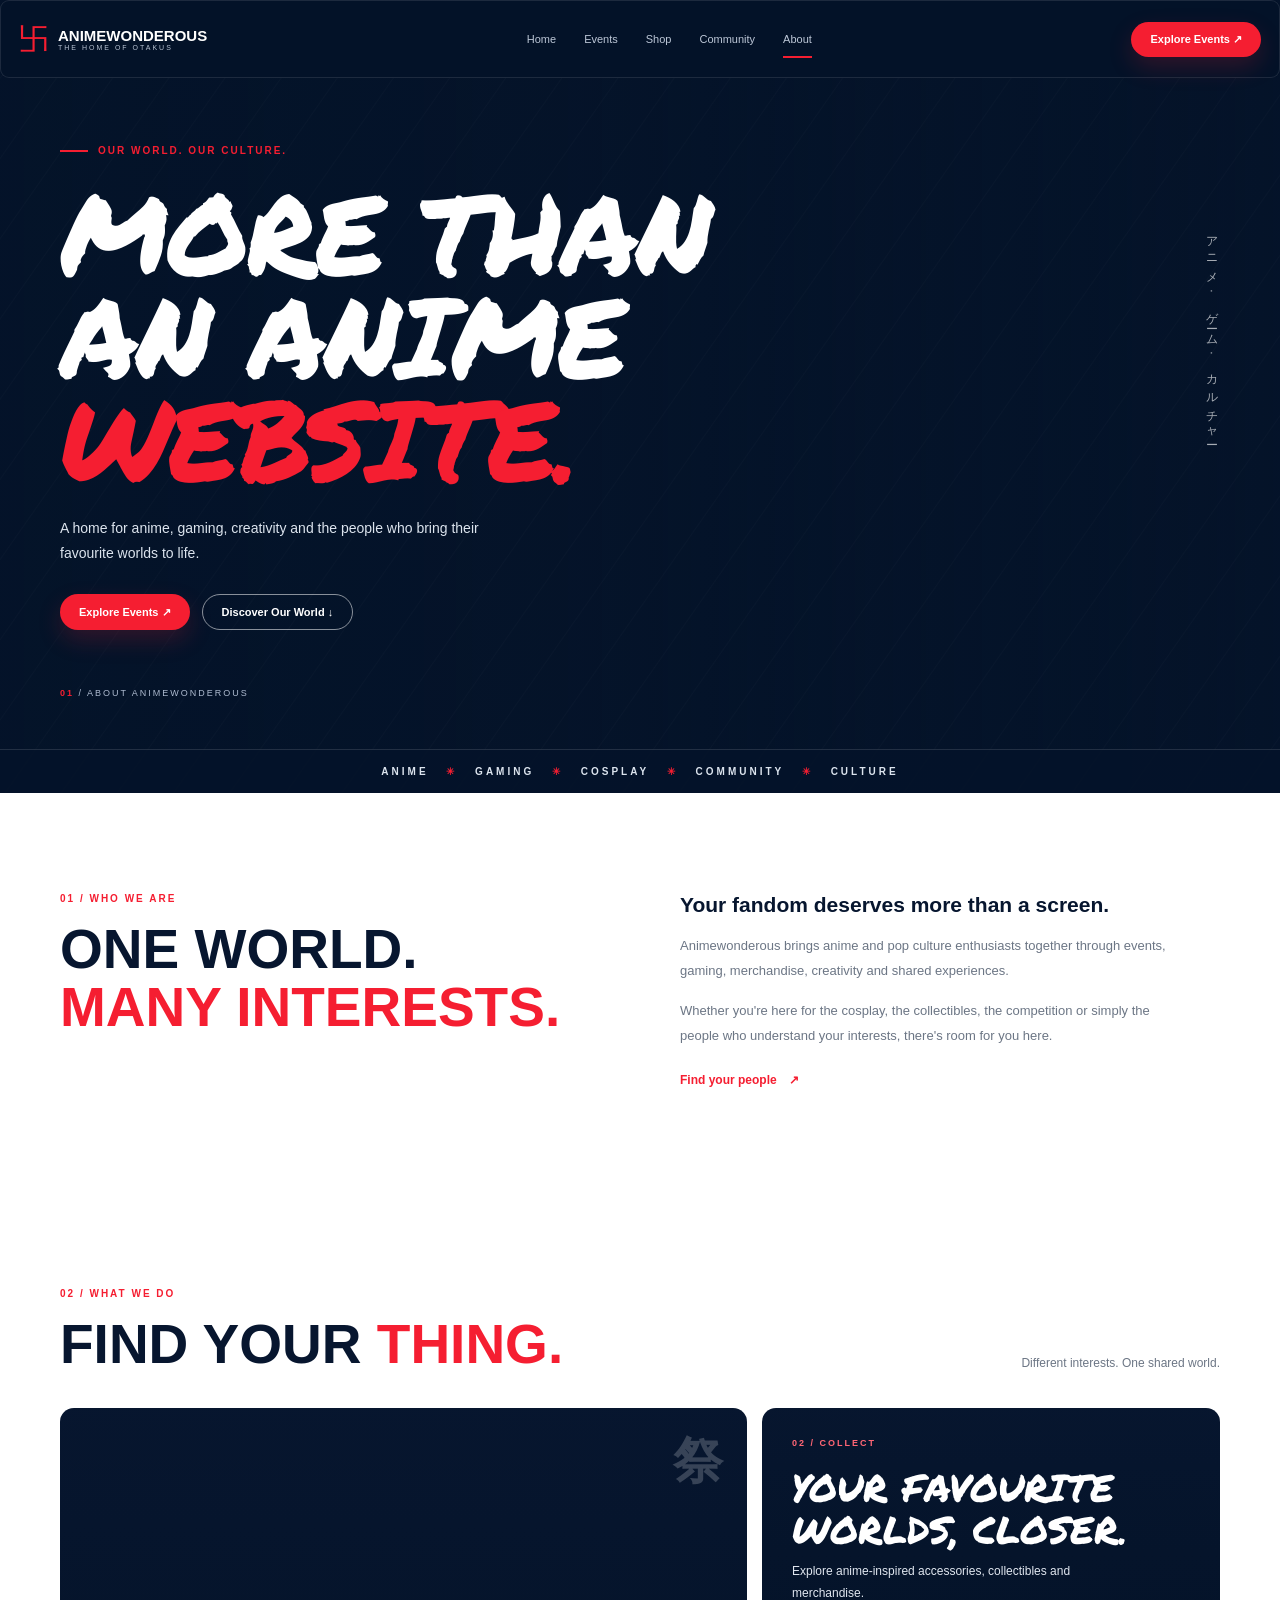
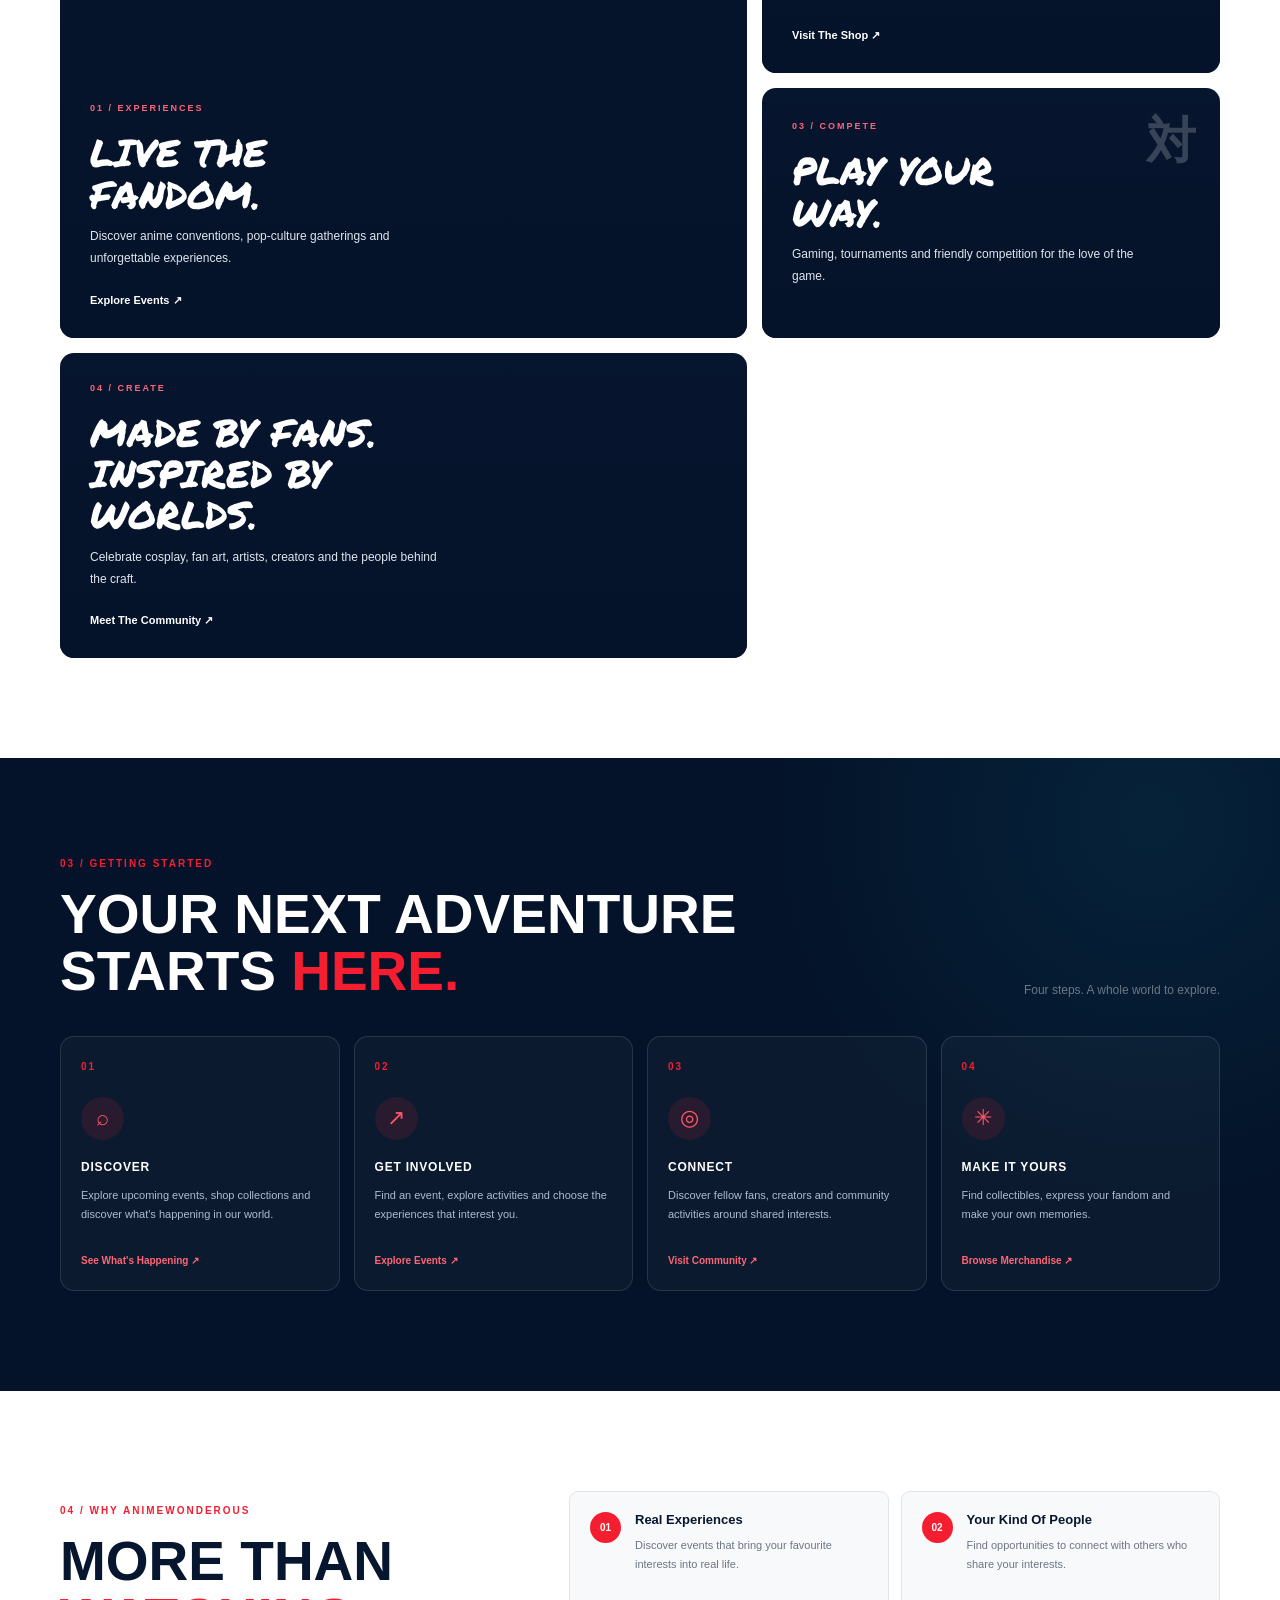
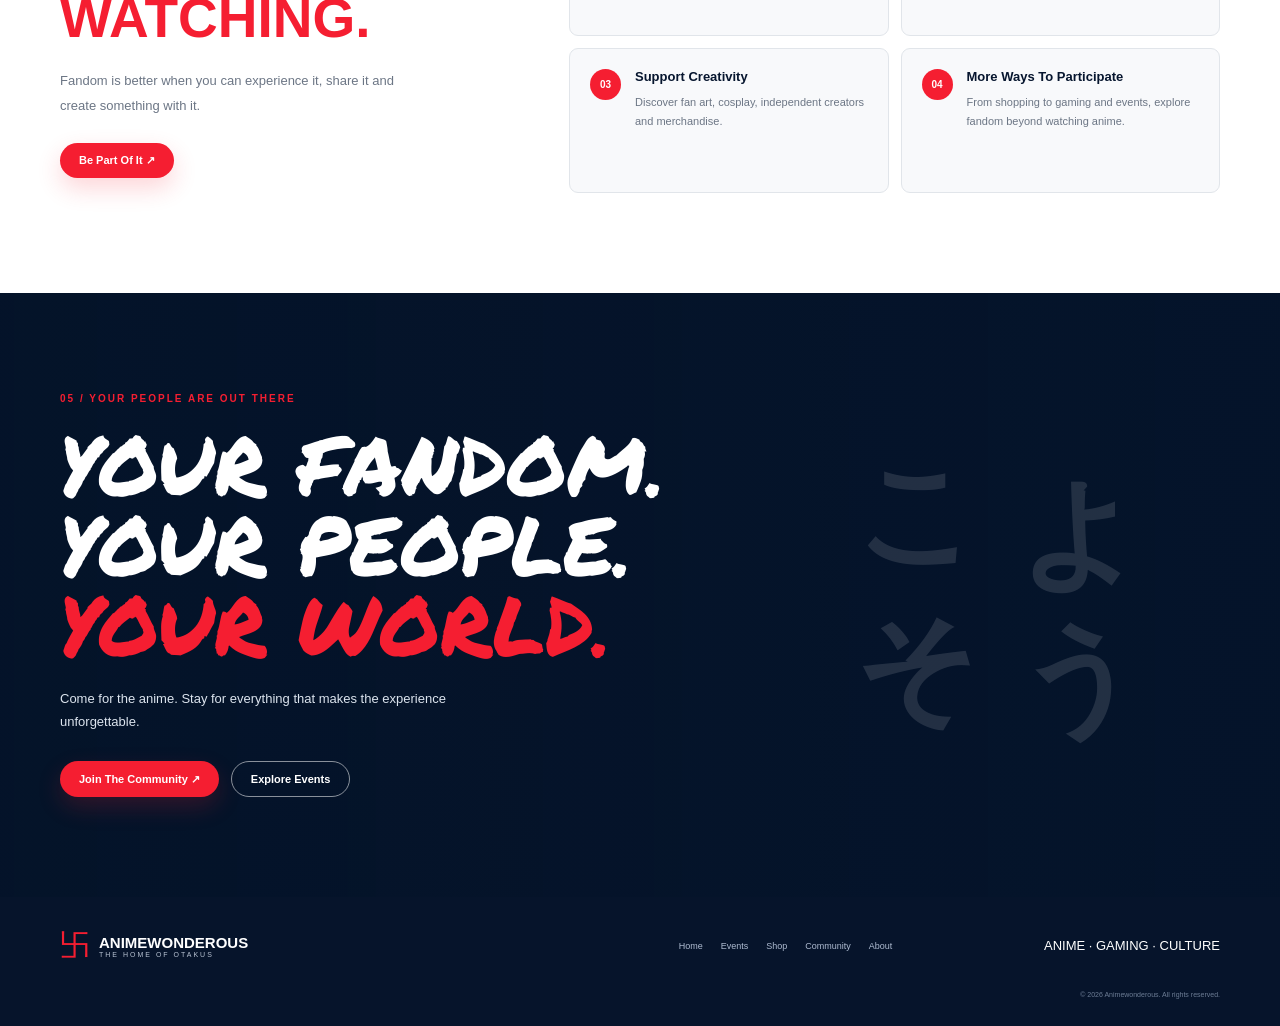
==== about.html @ e3d4183a "ninth comit" ====
<!DOCTYPE html>
<html lang="en">
<head>
    <meta charset="UTF-8">
    <meta name="viewport" content="width=device-width, initial-scale=1.0">

    <title>About Us — Animewonderous</title>

    <link rel="stylesheet" href="general.css">
    <link rel="stylesheet" href="CSS/about.css">
</head>

<body>

    <!-- HEADER -->
    <header class="header">
        <a class="brand" href="index.html">
            <span class="mark">卐</span>
            <span>
                <strong>ANIMEWONDEROUS</strong>
                <small>THE HOME OF OTAKUS</small>
            </span>
        </a>

        <nav class="nav" id="main-navigation">
            <a href="index.html">Home</a>
            <a href="event.html">Events</a>
            <a href="shop.html">Shop</a>
            <a href="community.html">Community</a>
            <a class="active" href="about.html">About</a>
        </nav>

        <div class="actions">
            <a class="btn red" href="event.html">Explore Events ↗</a>
        </div>

        <button
            class="menu"
            type="button"
            aria-label="Open navigation menu"
            aria-controls="main-navigation"
            aria-expanded="false"
            id="menu-button"
        >
            ☰
        </button>
    </header>


    <main>

        <!-- HERO -->
        <section class="about-hero">
            <div class="about-hero-bg"></div>

            <div class="about-hero-content inner">
                <p class="about-eyebrow">
                    <span></span> OUR WORLD. OUR CULTURE.
                </p>

                <h1>
                    MORE THAN<br>
                    AN ANIME<br>
                    <span>WEBSITE.</span>
                </h1>

                <p class="about-hero-description">
                    A home for anime, gaming, creativity and the people
                    who bring their favourite worlds to life.
                </p>

                <div class="about-hero-actions">
                    <a href="event.html" class="btn red">
                        Explore Events ↗
                    </a>

                    <a href="#our-world" class="btn outline">
                        Discover Our World ↓
                    </a>
                </div>

                <span class="hero-side-text">
                    アニメ · ゲーム · カルチャー
                </span>

                <div class="hero-index">
                    <span>01</span> / ABOUT ANIMEWONDEROUS
                </div>
            </div>

            <div class="hero-bottom-strip">
                ANIME <span>✳</span> GAMING <span>✳</span>
                COSPLAY <span>✳</span> COMMUNITY <span>✳</span>
                CULTURE
            </div>
        </section>


        <!-- INTRODUCTION -->
        <section class="about-intro section-light" id="our-world">
            <div class="inner intro-layout">

                <div class="intro-heading">
                    <p class="label">01 / WHO WE ARE</p>

                    <h2>
                        ONE WORLD.<br>
                        <span>MANY INTERESTS.</span>
                    </h2>
                </div>

                <div class="intro-copy">
                    <p class="intro-lead">
                        Your fandom deserves more than a screen.
                    </p>

                    <p>
                        Animewonderous brings anime and pop culture
                        enthusiasts together through events, gaming,
                        merchandise, creativity and shared experiences.
                    </p>

                    <p>
                        Whether you're here for the cosplay, the
                        collectibles, the competition or simply the
                        people who understand your interests, there's
                        room for you here.
                    </p>

                    <a href="community.html" class="text-link">
                        Find your people <span>↗</span>
                    </a>
                </div>

            </div>
        </section>


        <!-- BENTO GRID -->
        <section class="world-section section-light">
            <div class="inner">

                <div class="section-heading">
                    <div>
                        <p class="label">02 / WHAT WE DO</p>
                        <h2>FIND YOUR <span>THING.</span></h2>
                    </div>

                    <p class="section-note">
                        Different interests. One shared world.
                    </p>
                </div>

                <div class="world-bento">

                    <article class="world-card world-events">
                        <div class="world-card-content">
                            <span class="world-number">01 / EXPERIENCES</span>
                            <h3>LIVE THE<br>FANDOM.</h3>

                            <p>
                                Discover anime conventions, pop-culture
                                gatherings and unforgettable experiences.
                            </p>

                            <a href="event.html" class="world-link">
                                Explore Events ↗
                            </a>
                        </div>

                        <span class="world-symbol">祭</span>
                    </article>


                    <article class="world-card world-shop">
                        <div class="world-card-content">
                            <span class="world-number">02 / COLLECT</span>
                            <h3>YOUR FAVOURITE<br>WORLDS, CLOSER.</h3>

                            <p>
                                Explore anime-inspired accessories,
                                collectibles and merchandise.
                            </p>

                            <a href="shop.html" class="world-link">
                                Visit The Shop ↗
                            </a>
                        </div>
                    </article>


                    <article class="world-card world-gaming">
                        <div class="world-card-content">
                            <span class="world-number">03 / COMPETE</span>
                            <h3>PLAY YOUR<br>WAY.</h3>

                            <p>
                                Gaming, tournaments and friendly
                                competition for the love of the game.
                            </p>
                        </div>

                        <span class="world-symbol">対</span>
                    </article>


                    <article class="world-card world-creative">
                        <div class="world-card-content">
                            <span class="world-number">04 / CREATE</span>
                            <h3>MADE BY FANS.<br>INSPIRED BY WORLDS.</h3>

                            <p>
                                Celebrate cosplay, fan art, artists,
                                creators and the people behind the craft.
                            </p>

                            <a href="community.html" class="world-link">
                                Meet The Community ↗
                            </a>
                        </div>
                    </article>

                </div>
            </div>
        </section>


        <!-- HOW IT WORKS -->
        <section class="how-section">
            <div class="inner">

                <div class="section-heading how-heading">
                    <div>
                        <p class="label">03 / GETTING STARTED</p>
                        <h2>YOUR NEXT ADVENTURE<br>STARTS <span>HERE.</span></h2>
                    </div>

                    <p class="section-note">
                        Four steps. A whole world to explore.
                    </p>
                </div>


                <div class="steps-grid">

                    <article class="step-card">
                        <span class="step-number">01</span>
                        <span class="step-icon">⌕</span>

                        <h3>DISCOVER</h3>

                        <p>
                            Explore upcoming events, shop collections
                            and discover what's happening in our world.
                        </p>

                        <a href="event.html">See What's Happening ↗</a>
                    </article>


                    <article class="step-card">
                        <span class="step-number">02</span>
                        <span class="step-icon">↗</span>

                        <h3>GET INVOLVED</h3>

                        <p>
                            Find an event, explore activities and
                            choose the experiences that interest you.
                        </p>

                        <a href="event.html">Explore Events ↗</a>
                    </article>


                    <article class="step-card">
                        <span class="step-number">03</span>
                        <span class="step-icon">◎</span>

                        <h3>CONNECT</h3>

                        <p>
                            Discover fellow fans, creators and
                            community activities around shared interests.
                        </p>

                        <a href="community.html">Visit Community ↗</a>
                    </article>


                    <article class="step-card">
                        <span class="step-number">04</span>
                        <span class="step-icon">✳</span>

                        <h3>MAKE IT YOURS</h3>

                        <p>
                            Find collectibles, express your fandom
                            and make your own memories.
                        </p>

                        <a href="shop.html">Browse Merchandise ↗</a>
                    </article>

                </div>
            </div>
        </section>


        <!-- BENEFITS -->
        <section class="benefits-section section-light">
            <div class="inner benefits-layout">

                <div class="benefits-intro">
                    <p class="label">04 / WHY ANIMEWONDEROUS</p>

                    <h2>
                        MORE THAN<br>
                        <span>WATCHING.</span>
                    </h2>

                    <p>
                        Fandom is better when you can experience it,
                        share it and create something with it.
                    </p>

                    <a href="community.html" class="btn red">
                        Be Part Of It ↗
                    </a>
                </div>


                <div class="benefit-grid">

                    <article class="benefit-card">
                        <span>01</span>
                        <div>
                            <h3>Real Experiences</h3>
                            <p>
                                Discover events that bring your
                                favourite interests into real life.
                            </p>
                        </div>
                    </article>

                    <article class="benefit-card">
                        <span>02</span>
                        <div>
                            <h3>Your Kind Of People</h3>
                            <p>
                                Find opportunities to connect with
                                others who share your interests.
                            </p>
                        </div>
                    </article>

                    <article class="benefit-card">
                        <span>03</span>
                        <div>
                            <h3>Support Creativity</h3>
                            <p>
                                Discover fan art, cosplay, independent
                                creators and merchandise.
                            </p>
                        </div>
                    </article>

                    <article class="benefit-card">
                        <span>04</span>
                        <div>
                            <h3>More Ways To Participate</h3>
                            <p>
                                From shopping to gaming and events,
                                explore fandom beyond watching anime.
                            </p>
                        </div>
                    </article>

                </div>
            </div>
        </section>


        <!-- COMMUNITY CTA -->
        <section class="about-cta">
            <div class="about-cta-bg"></div>

            <div class="inner about-cta-content">
                <p class="label">05 / YOUR PEOPLE ARE OUT THERE</p>

                <h2>
                    YOUR FANDOM.<br>
                    YOUR PEOPLE.<br>
                    <span>YOUR WORLD.</span>
                </h2>

                <p>
                    Come for the anime. Stay for everything
                    that makes the experience unforgettable.
                </p>

                <div class="about-cta-actions">
                    <a href="community.html" class="btn red">
                        Join The Community ↗
                    </a>

                    <a href="event.html" class="btn outline">
                        Explore Events
                    </a>
                </div>

                <span class="cta-japanese">ようこそ</span>
            </div>
        </section>

    </main>


    <!-- FOOTER -->
    <footer class="footer">
        <div class="footer-grid">

            <a class="brand" href="index.html">
                <span class="mark">卐</span>
                <span>
                    <strong>ANIMEWONDEROUS</strong>
                    <small>THE HOME OF OTAKUS</small>
                </span>
            </a>

            <div class="links">
                <a href="index.html">Home</a>
                <a href="event.html">Events</a>
                <a href="shop.html">Shop</a>
                <a href="community.html">Community</a>
                <a href="about.html">About</a>
            </div>

            <div class="social">ANIME · GAMING · CULTURE</div>

            <small class="copyright">
                © 2026 Animewonderous. All rights reserved.
            </small>

        </div>
    </footer>


    <script>
        const menuButton = document.getElementById("menu-button");
        const navigation = document.getElementById("main-navigation");

        if (menuButton && navigation) {
            menuButton.addEventListener("click", () => {
                const isOpen = navigation.classList.toggle("show");

                menuButton.classList.toggle("active", isOpen);
                menuButton.setAttribute("aria-expanded", String(isOpen));
                menuButton.setAttribute(
                    "aria-label",
                    isOpen ? "Close navigation menu" : "Open navigation menu"
                );
            });

            navigation.querySelectorAll("a").forEach(link => {
                link.addEventListener("click", () => {
                    navigation.classList.remove("show");
                    menuButton.classList.remove("active");
                    menuButton.setAttribute("aria-expanded", "false");
                    menuButton.setAttribute("aria-label", "Open navigation menu");
                });
            });
        }
    </script>

</body>
</html>
---- general.css ----
/* =========================================================
   1. DESIGN TOKENS 
========================================================= */

@font-face {
    font-family: "PermanentMarker";
    src: url("ASSETS/PermanentMarker-Regular.ttf") format("truetype");
    font-weight: 400;
    font-style: normal;
    font-display: swap;
}

:root {
    /* Brand colors */
    --color-navy: #07162f;
    --color-navy-dark: #041329;
    --color-navy-light: #081a37;

    --color-red: #f51e31;
    --color-red-light: #ff3344;
    --color-red-dark: #c91427;

    /* Accent colors */
    --accent-cyan: #19d9ff;
    --accent-gold: #f4c64e;

    /* Neutrals */
    --color-white: #ffffff;
    --color-black: #000000;
    --color-ink: #0b1729;

    --color-muted: #6c7685;
    --color-muted-light: #8993a0;

    --color-border: #e1e5ea;
    --color-border-light: #e2e6eb;

    --color-light: #f3f5f8;
    --color-light-alt: #f5f6f8;

    /* Light text on dark backgrounds */
    --text-light: #d7e1ef;
    --text-white-muted: #dce4ee;
    --text-dark-muted: #aebbd0;

    /* Layout */
    --container-width: 1160px;
    --container-gap: 48px;

    /* Radius */
    --radius-sm: 8px;
    --radius-md: 9px;
    --radius-lg: 14px;
    --radius-xl: 17px;
    --radius-pill: 999px;

    /* Shadows */
    --shadow-red: 0 10px 24px rgb(245 30 49 / 19%);
    --shadow-card: 0 12px 30px rgb(0 0 0 / 40%);

    /* Transitions */
    --transition-fast: 0.2s ease;
}

/* =========================================================
   2. RESET / BASE
========================================================= */

* {
    box-sizing: border-box;
    margin: 0;
    padding: 0;
}

html {
    scroll-behavior: smooth;
}

body {
    min-height: 100vh;
    overflow-x: hidden;

    background: var(--color-white);
    color: var(--color-ink);

    font-family: Arial, Helvetica, sans-serif;
}

a {
    color: inherit;
    text-decoration: none;
}

button {
    border: 0;
    background: none;
    color: inherit;
    font: inherit;
    cursor: pointer;
}

img {
    width: 100%;
    height: 100%;
    object-fit: cover;
}


/* =========================================================
   3. SHARED LAYOUT
========================================================= */

.inner {
    width: min(
        var(--container-width),
        calc(100% - var(--container-gap))
    );

    margin-inline: auto;
}

section.light {
    background: var(--color-white);
}

.label {
    margin-bottom: 12px;

    color: var(--color-red);

    font-size: 9px;
    font-weight: 800;
    letter-spacing: 1.6px;
}


/* =========================================================
   4. TYPOGRAPHY
========================================================= */

h2 {
    color: var(--color-navy);

    font-family:
        "Arial Narrow",
        Impact,
        Haettenschweiler,
        sans-serif;

    font-size: 44px;
    line-height: 1;
}

.muted {
    color: var(--color-muted);

    font-size: 12px;
    line-height: 1.65;
}


/* =========================================================
   5. HEADER
========================================================= */

.header {
    position: fixed;
    z-index: 20;
    display: flex;
    align-items: center;
    gap: 28px;
    width: 100%;
    padding: 9px 18px;
    border: 1px solid rgb(255 255 255 / 10%);
    border-radius: var(--radius-md);
    background: rgb(4 19 41 / 94%);
    backdrop-filter: blur(15px);
    color: var(--color-white);
}

.brand {
    display: flex;
    align-items: center;
    gap: 9px;
    min-width: max-content;
}

.mark {
    color: var(--color-red);
    font-size: 30px;
}

.brand strong {
    display: block;

    font-family:
        "Arial Narrow",
        Impact,
        Haettenschweiler,
        sans-serif;

    font-size: 15px;
}

.brand small {
    display: block;

    color: #b9c4d4;

    font-size: 7px;
    letter-spacing: 2px;
}

.nav {
    display: flex;
    gap: 28px;
    margin: auto;
}

.nav a {
    position: relative;

    padding: 23px 0;

    color: #bdc8d8;

    font-size: 11px;
}

.nav a.active::after {
    content: "";

    position: absolute;
    right: 0;
    bottom: 10px;
    left: 0;

    height: 2px;

    background: var(--color-red);
}

.actions {
    display: flex;
    align-items: center;
    gap: 12px;
}

.icon {
    color: var(--color-white);
}

/* =========================================
   MOBILE NAVIGATION DROPDOWN
========================================= */

.menu {
    display: none;
    border: 0;
    margin-left: auto;
    background: transparent;
    color: var(--color-light);
    cursor: pointer;
    padding: 0.50rem;
    line-height: 1;
}

.menu svg{
    height: 40px;
    width: 40px;
}

.menu .icon-close {
  display: none;
}

.menu.active .icon-hamburger {
  display: none;
}

.menu.active .icon-close {
  display: block;
}

/* =========================================================
   6. BUTTONS
========================================================= */

.btn {
    display: inline-flex;
    align-items: center;
    gap: 9px;
    padding: 11px 19px;
    border-radius: var(--radius-pill);
    font-size: 11px;
    font-weight: 800;
    transition: all var(--transition-fast);
}

.btn:hover {
    transform: translateY(-2px);
}

.btn.red {
    background: var(--color-red);
    color: var(--color-white);

    box-shadow: var(--shadow-red);
}

.btn.red:hover {
    background: var(--color-red-light);
}

.btn.outline {
    border: 1px solid rgb(255 255 255 / 53%);
    color: var(--color-white);
}

.btn.outline:hover {
    background: var(--color-white);
    color: var(--color-navy);
}
/* =========================================================
    HERO
========================================================= */

.hero {
    max-height: 300px;
    display: flex;
    align-items: center;
    position: relative;
    background-size: cover;
    background-position: center;
    background-attachment: fixed;
    overflow: hidden;
}

.hero h1{
    font-family: "PermanentMarker", cursive;
    color: var(--color-white);
}
/* =========================================================
   15. FOOTER
========================================================= */

.footer {
    padding: 28px 0;

    background: #06142b;
    color: var(--color-white);
}

.footer-grid {
    display: grid;
    grid-template-columns: 1fr 1fr auto;
    gap: 25px;
    align-items: center;

    width: min(
        var(--container-width),
        calc(100% - var(--container-gap))
    );

    margin-inline: auto;
}

.links {
    display: flex;
    justify-content: center;
    gap: 18px;
}

.links a {
    color: var(--text-dark-muted);
    font-size: 9px;
}

.social {
    font-size: 13px;
}

.copyright {
    grid-column: 1 / -1;

    color: #6d7d95;

    font-size: 7px;
    text-align: right;
}


/* =========================================================
   16. TOAST
========================================================= */

.toast {
    position: fixed;
    z-index: 50;
    right: 18px;
    bottom: 18px;

    padding: 13px 17px;

    border-radius: var(--radius-md);

    background: var(--color-navy);
    color: var(--color-white);

    font-size: 10px;

    opacity: 0;
    transform: translateY(12px);

    transition:
        opacity var(--transition-fast),
        transform var(--transition-fast);
}

.toast.show {
    opacity: 1;
    transform: translateY(0);
}

/* =========================================================
   17. TABLET
========================================================= */

@media (max-width: 900px) {
    .header {
        gap: 12px;
        justify-self: center;
    }

    .actions {
        display: none;
    }

    .menu {
        display: flex;
        align-items: center;
        justify-content: center;
        justify-self: center;
        cursor: pointer;
    }

    .nav {
        position: absolute;
        top: calc(100% + 10px);
        right: 0;
        left: 0;

        display: flex;
        flex-direction: column;
        align-items: stretch;
        gap: 4px;
        margin: 0;
        padding: 12px;

        background: rgb(4 19 41 / 98%);
        border: 1px solid var(--color-border);
        border-radius: var(--radius-md);
        box-shadow: 0 12px 30px rgb(0 0 0 / 25%);

        opacity: 0;
        visibility: hidden;
        pointer-events: none;
        transform: translateY(-8px);

        transition:
            opacity .2s ease,
            transform .2s ease,
            visibility .2s ease;
    }

    .nav.show {
        opacity: 1;
        visibility: visible;
        pointer-events: auto;
        transform: translateY(0);
    }

    .nav a {
        display: block;
        padding: 12px;
        white-space: normal;
    }

    .nav a.active::after {
        display: none;
    }
}

@media (max-width: 480px) {
    .header {
        width: calc(100% - 20px);
        min-height: 58px;
        padding-inline: 10px;
    }

    .brand {
        gap: 6px;
    }

    .brand strong {
        font-size: 12px;
    }

    .brand small {
        font-size: 6px;
        letter-spacing: 1px;
    }

    .mark {
        font-size: 25px;
    }
}

/* Mobile */
@media (max-width: 768px) {

    .actions {
        display: none;
    }

    .menu {
        display: flex;
        align-items: center;
        justify-content: center;
        border: none;
        background: transparent;
        color: white;
        cursor: pointer;
        z-index: 1100;
    }

    .nav {
        position: absolute;
        top: calc(100% + 0.75rem);
        right: 1rem;
        left: 1rem;

        display: flex;
        flex-direction: column;
        gap: 0.25rem;

        padding: 0.75rem;

        background: rgba(7, 22, 47, 0.97);
        border: 1px solid var(--border);
        border-radius: var(--radius-md);

        box-shadow: var(--shadow-lg);

        opacity: 0;
        visibility: hidden;
        transform: translateY(-10px);
        pointer-events: none;

        transition:
            opacity 0.25s ease,
            transform 0.25s ease,
            visibility 0.25s ease;

        z-index: 1000;
    }


    /* Open state */
    .nav.show {
        display: flex;
        opacity: 1;
        visibility: visible;
        transform: translateY(0);
        pointer-events: auto;
    }


    .nav a {
        width: 100%;
        padding: 0.9rem 1rem;

        border-radius: var(--radius-sm);

        color: var(--text-light);
        text-decoration: none;

        transition:
            background 0.2s ease,
            color 0.2s ease;
    }


    .nav a:hover,
    .nav a.active {
        background: rgba(245, 30, 49, 0.12);
        color: var(--color-red);
    }

}

/* =========================================================
   18. MOBILE
========================================================= */

@media (max-width: 650px) {
    
    html{
        font-size: 65%;
    }

    .header {
        top: 7px;
        width: calc(100% - 14px);
        height: 56px;
    }
    .actions {
        display: none;
    }

    .menu svg {
        height: 24px;
        width: 24px;
    }

    .hero {
        height: 680px;
    }

    .hero-content {
        width: calc(100% - 38px);
        margin-top: 60px;
    }

    .jp {
        display: none;
    }

    .hero h1 {
        font-size: clamp(49px, 15vw, 78px);
        letter-spacing: -2px;
    }

    .hero h1 .redword {
        transform: translateX(15px);
    }

    .hero-buttons {
        flex-wrap: wrap;
    }

    .inner {
        width: calc(100% - 34px);
    }
    .footer-grid {
        grid-template-columns: 1fr;
    }

    .links {
        justify-content: flex-start;
        flex-wrap: wrap;
    }

    .copyright {
        text-align: left;
    }
}
---- CSS/about.css ----
/* =========================================================
   ANIMEWONDEROUS — ABOUT PAGE
   Uses the shared tokens in general.css
========================================================= */

.about-hero {
    position: relative;
    isolation: isolate;
    display: flex;
    align-items: center;
    min-height: 690px;
    padding: 145px 0 95px;
    overflow: hidden;
    background: var(--color-navy-dark);
    color: var(--color-white);
}

.about-hero-bg {
    position: absolute;
    z-index: -2;
    inset: 0;
    background:
        linear-gradient(
            90deg,
            rgb(4 19 41 / 98%) 0%,
            rgb(4 19 41 / 84%) 45%,
            rgb(4 19 41 / 25%) 100%
        ),
        url("../ASSETS/about-hero.jpg") center 45% / cover no-repeat;
}

.about-hero::after {
    content: "";
    position: absolute;
    z-index: -1;
    inset: 0;
    pointer-events: none;
    opacity: .2;
    background-image: repeating-linear-gradient(
        125deg,
        transparent 0,
        transparent 44px,
        rgb(255 255 255 / 9%) 45px,
        transparent 46px
    );
}

.about-hero-content {
    position: relative;
}

.about-eyebrow,
.label {
    color: var(--color-red);
    font-size: 10px;
    font-weight: 800;
    letter-spacing: 2px;
}

.about-eyebrow {
    display: flex;
    align-items: center;
    gap: 10px;
    margin-bottom: 25px;
}

.about-eyebrow span {
    width: 28px;
    height: 2px;
    background: var(--color-red);
}

.about-hero h1 {
    max-width: 900px;
    font-family: "PermanentMarker", Impact, sans-serif;
    font-size: clamp(58px, 9vw, 112px);
    font-weight: 400;
    line-height: .92;
    letter-spacing: -3px;
}

.about-hero h1 span {
    color: var(--color-red);
}

.about-hero-description {
    max-width: 430px;
    margin-top: 26px;
    color: var(--text-white-muted);
    font-size: 14px;
    line-height: 1.8;
}

.about-hero-actions,
.about-cta-actions {
    display: flex;
    flex-wrap: wrap;
    gap: 12px;
    margin-top: 28px;
}

.hero-side-text {
    position: absolute;
    top: 15%;
    right: 0;
    color: rgb(255 255 255 / 65%);
    font-size: 12px;
    letter-spacing: 4px;
    writing-mode: vertical-rl;
}

.hero-index {
    margin-top: 58px;
    color: var(--text-dark-muted);
    font-size: 9px;
    letter-spacing: 2px;
}

.hero-index span {
    color: var(--color-red);
    font-weight: 800;
}

.hero-bottom-strip {
    position: absolute;
    right: 0;
    bottom: 0;
    left: 0;
    padding: 16px 24px;
    background: rgb(4 19 41 / 88%);
    border-top: 1px solid rgb(255 255 255 / 12%);
    color: var(--text-white-muted);
    font-size: 10px;
    font-weight: 800;
    letter-spacing: 3px;
    text-align: center;
}

.hero-bottom-strip span {
    margin-inline: 12px;
    color: var(--color-red);
}

/* Shared light sections */

.section-light {
    background: var(--color-white);
    color: var(--color-ink);
}

.about-intro,
.world-section,
.benefits-section {
    padding-block: 100px;
}

.intro-layout {
    display: grid;
    grid-template-columns: 1fr 1fr;
    gap: 80px;
    align-items: start;
}

.intro-heading h2,
.section-heading h2,
.benefits-intro h2 {
    margin-top: 17px;
    font-size: clamp(34px, 4.5vw, 55px);
    line-height: 1.04;
}

.intro-heading h2 span,
.section-heading h2 span,
.benefits-intro h2 span {
    color: var(--color-red);
}

.intro-copy {
    max-width: 510px;
}

.intro-lead {
    margin-bottom: 17px;
    color: var(--color-navy);
    font-size: 21px;
    font-weight: 800;
}

.intro-copy > p:not(.intro-lead) {
    margin-bottom: 15px;
    color: var(--color-muted);
    font-size: 13px;
    line-height: 1.9;
}

.text-link {
    display: inline-flex;
    gap: 12px;
    align-items: center;
    margin-top: 10px;
    color: var(--color-red);
    font-size: 12px;
    font-weight: 800;
}

.text-link span {
    transition: transform var(--transition-fast);
}

.text-link:hover span {
    transform: translate(4px, -4px);
}

/* Section headings */

.section-heading {
    display: flex;
    align-items: end;
    justify-content: space-between;
    gap: 25px;
    margin-bottom: 35px;
}

.section-note {
    max-width: 230px;
    color: var(--color-muted);
    font-size: 12px;
    line-height: 1.7;
}

/* Bento grid */

.world-bento {
    display: grid;
    grid-template-columns: 1.2fr .8fr;
    grid-template-rows: repeat(2, minmax(250px, auto));
    gap: 15px;
}

.world-card {
    position: relative;
    display: flex;
    align-items: end;
    min-height: 250px;
    padding: 30px;
    overflow: hidden;
    isolation: isolate;
    border-radius: var(--radius-lg);
    background: var(--color-navy);
    color: var(--color-white);
}

.world-card::before {
    content: "";
    position: absolute;
    z-index: -2;
    inset: 0;
    background-position: center;
    background-size: cover;
    transition: transform .45s ease;
}

.world-card:hover::before {
    transform: scale(1.05);
}

.world-card::after {
    content: "";
    position: absolute;
    z-index: -1;
    inset: 0;
    background: linear-gradient(
        0deg,
        rgb(4 19 41 / 98%),
        rgb(4 19 41 / 60%) 55%,
        rgb(4 19 41 / 8%)
    );
}

.world-events {
    grid-row: span 2;
    min-height: 515px;
}

.world-events::before {
    background-image: url("../ASSETS/about-events.jpg");
}

.world-shop::before {
    background-image: url("../ASSETS/about-shop.jpg");
}

.world-gaming::before {
    background-image: url("../ASSETS/about-gaming.jpg");
}

.world-creative::before {
    background-image: url("../ASSETS/about-creative.jpg");
}

.world-card-content {
    max-width: 420px;
}

.world-number {
    display: block;
    margin-bottom: 18px;
    color: #ff6675;
    font-size: 9px;
    font-weight: 800;
    letter-spacing: 2px;
}

.world-card h3 {
    margin-bottom: 12px;
    font-family: "PermanentMarker", Impact, sans-serif;
    font-size: clamp(25px, 3vw, 40px);
    font-weight: 400;
    line-height: 1.08;
}

.world-card p {
    max-width: 350px;
    margin-bottom: 20px;
    color: #e0e6ef;
    font-size: 12px;
    line-height: 1.8;
}

.world-link {
    display: inline-flex;
    gap: 8px;
    align-items: center;
    color: var(--color-white);
    font-size: 11px;
    font-weight: 800;
}

.world-link:hover {
    color: #ff6675;
}

.world-symbol {
    position: absolute;
    top: 20px;
    right: 24px;
    color: rgb(255 255 255 / 20%);
    font-size: 50px;
    font-weight: 800;
}

/* How it works */

.how-section {
    padding-block: 100px;
    background:
        radial-gradient(
            circle at 90% 10%,
            rgb(25 217 255 / 8%),
            transparent 30%
        ),
        var(--color-navy-dark);
    color: var(--color-white);
}

.how-heading h2 {
    color: var(--color-white);
}

.steps-grid {
    display: grid;
    grid-template-columns: repeat(4, minmax(0, 1fr));
    gap: 14px;
}

.step-card {
    position: relative;
    display: flex;
    flex-direction: column;
    align-items: flex-start;
    min-height: 255px;
    padding: 24px 20px;
    border: 1px solid rgb(255 255 255 / 12%);
    border-radius: var(--radius-lg);
    background: rgb(255 255 255 / 3%);
    transition:
        border-color var(--transition-fast),
        transform var(--transition-fast),
        background var(--transition-fast);
}

.step-card:hover {
    transform: translateY(-5px);
    border-color: rgb(245 30 49 / 60%);
    background: rgb(255 255 255 / 5%);
}

.step-number {
    color: var(--color-red);
    font-size: 10px;
    font-weight: 800;
    letter-spacing: 2px;
}

.step-icon {
    display: grid;
    width: 43px;
    height: 43px;
    margin-block: 25px 20px;
    place-items: center;
    border-radius: 50%;
    background: rgb(245 30 49 / 12%);
    color: #ff5665;
    font-size: 22px;
}

.step-card h3 {
    margin-bottom: 12px;
    font-size: 12px;
    letter-spacing: .8px;
}

.step-card p {
    margin-bottom: 22px;
    color: var(--text-dark-muted);
    font-size: 11px;
    line-height: 1.8;
}

.step-card a {
    margin-top: auto;
    color: #ff6675;
    font-size: 10px;
    font-weight: 800;
}

/* Benefits */

.benefits-layout {
    display: grid;
    grid-template-columns: .8fr 1.2fr;
    gap: 75px;
    align-items: center;
}

.benefits-intro > p:not(.label) {
    max-width: 350px;
    margin-top: 22px;
    color: var(--color-muted);
    font-size: 13px;
    line-height: 1.9;
}

.benefits-intro .btn {
    margin-top: 25px;
}

.benefit-grid {
    display: grid;
    grid-template-columns: repeat(2, minmax(0, 1fr));
    gap: 12px;
}

.benefit-card {
    display: flex;
    align-items: flex-start;
    gap: 14px;
    min-height: 145px;
    padding: 20px;
    border: 1px solid var(--color-border);
    border-radius: var(--radius-md);
    background: #f8f9fb;
    transition:
        border-color var(--transition-fast),
        transform var(--transition-fast);
}

.benefit-card:hover {
    transform: translateY(-3px);
    border-color: var(--color-red);
}

.benefit-card > span {
    display: grid;
    flex-shrink: 0;
    width: 31px;
    height: 31px;
    place-items: center;
    border-radius: 50%;
    background: var(--color-red);
    color: var(--color-white);
    font-size: 10px;
    font-weight: 800;
}

.benefit-card h3 {
    margin-bottom: 9px;
    color: var(--color-navy);
    font-size: 13px;
}

.benefit-card p {
    color: var(--color-muted);
    font-size: 11px;
    line-height: 1.8;
}

/* Closing CTA */

.about-cta {
    position: relative;
    isolation: isolate;
    overflow: hidden;
    padding-block: 100px;
    background: var(--color-navy);
    color: var(--color-white);
}

.about-cta-bg {
    position: absolute;
    z-index: -2;
    inset: 0;
    background:
        linear-gradient(
            90deg,
            rgb(4 19 41 / 98%),
            rgb(4 19 41 / 80%)
        ),
        url("../ASSETS/about-cta.jpg") center / cover no-repeat;
}

.about-cta-content {
    position: relative;
}

.about-cta h2 {
    margin-top: 20px;
    color: var(--color-white);
    font-family: "PermanentMarker", Impact, sans-serif;
    font-size: clamp(43px, 7vw, 82px);
    font-weight: 400;
    line-height: .98;
}

.about-cta h2 span {
    color: var(--color-red);
}

.about-cta-content > p:not(.label) {
    max-width: 440px;
    margin-top: 22px;
    color: var(--text-white-muted);
    font-size: 13px;
    line-height: 1.8;
}

.cta-japanese {
    position: absolute;
    right: 5%;
    bottom: 0;
    color: rgb(255 255 255 / 12%);
    font-size: clamp(50px, 10vw, 120px);
    font-weight: 800;
    writing-mode: vertical-rl;
}

/* Responsive */

@media (max-width: 900px) {
    .about-hero {
        min-height: 630px;
    }

    .intro-layout,
    .benefits-layout {
        grid-template-columns: 1fr;
        gap: 35px;
    }

    .world-bento {
        grid-template-columns: 1fr 1fr;
        grid-template-rows: auto;
    }

    .world-events {
        grid-row: auto;
        min-height: 360px;
    }

    .world-card {
        min-height: 270px;
        padding: 24px;
    }

    .steps-grid {
        grid-template-columns: repeat(2, minmax(0, 1fr));
    }

    .benefits-intro > p:not(.label) {
        max-width: 520px;
    }
}

@media (max-width: 650px) {
    .about-hero {
        min-height: 610px;
        padding-block: 120px 90px;
    }

    .about-hero-bg {
        background-position: 60% center;
    }

    .about-hero h1 {
        font-size: clamp(48px, 13vw, 76px);
        letter-spacing: -2px;
    }

    .about-hero-description {
        max-width: 340px;
        font-size: 12px;
    }

    .hero-side-text {
        right: 5px;
        font-size: 9px;
    }

    .hero-index {
        margin-top: 40px;
    }

    .hero-bottom-strip {
        padding: 14px 8px;
        font-size: 8px;
        letter-spacing: 1px;
    }

    .hero-bottom-strip span {
        margin-inline: 4px;
    }

    .about-intro,
    .world-section,
    .benefits-section,
    .how-section,
    .about-cta {
        padding-block: 65px;
    }

    .intro-layout {
        gap: 25px;
    }

    .intro-heading h2,
    .section-heading h2,
    .benefits-intro h2 {
        font-size: clamp(33px, 9vw, 46px);
    }

    .section-heading {
        align-items: flex-start;
        flex-direction: column;
        gap: 12px;
        margin-bottom: 25px;
    }

    .section-note {
        max-width: 320px;
    }

    .world-bento {
        grid-template-columns: 1fr;
        gap: 12px;
    }

    .world-card,
    .world-events {
        min-height: 300px;
        padding: 24px;
    }

    .world-card h3 {
        font-size: 31px;
    }

    .steps-grid {
        grid-template-columns: 1fr 1fr;
        gap: 10px;
    }

    .step-card {
        min-height: 245px;
        padding: 18px 14px;
    }

    .step-icon {
        margin-block: 20px 15px;
    }

    .benefit-grid {
        grid-template-columns: 1fr;
    }

    .benefit-card {
        min-height: auto;
    }

    .about-cta h2 {
        font-size: clamp(40px, 11vw, 64px);
    }

    .cta-japanese {
        right: 0;
        bottom: -20px;
        font-size: 48px;
    }

    .about-cta-content > p:not(.label) {
        max-width: 290px;
    }

    .footer-grid {
        grid-template-columns: 1fr;
        gap: 22px;
    }

    .links {
        justify-content: flex-start;
        flex-wrap: wrap;
    }

    .copyright {
        text-align: left;
    }
}

@media (max-width: 380px) {
    .about-hero h1 {
        font-size: 44px;
    }

    .steps-grid {
        grid-template-columns: 1fr;
    }

    .step-card {
        min-height: auto;
    }

    .about-hero-actions,
    .about-cta-actions {
        align-items: flex-start;
        flex-direction: column;
    }
}

@media (prefers-reduced-motion: reduce) {
    .world-card::before,
    .step-card,
    .benefit-card,
    .text-link span {
        transition: none;
    }

    .world-card:hover::before,
    .step-card:hover,
    .benefit-card:hover {
        transform: none;
    }
}
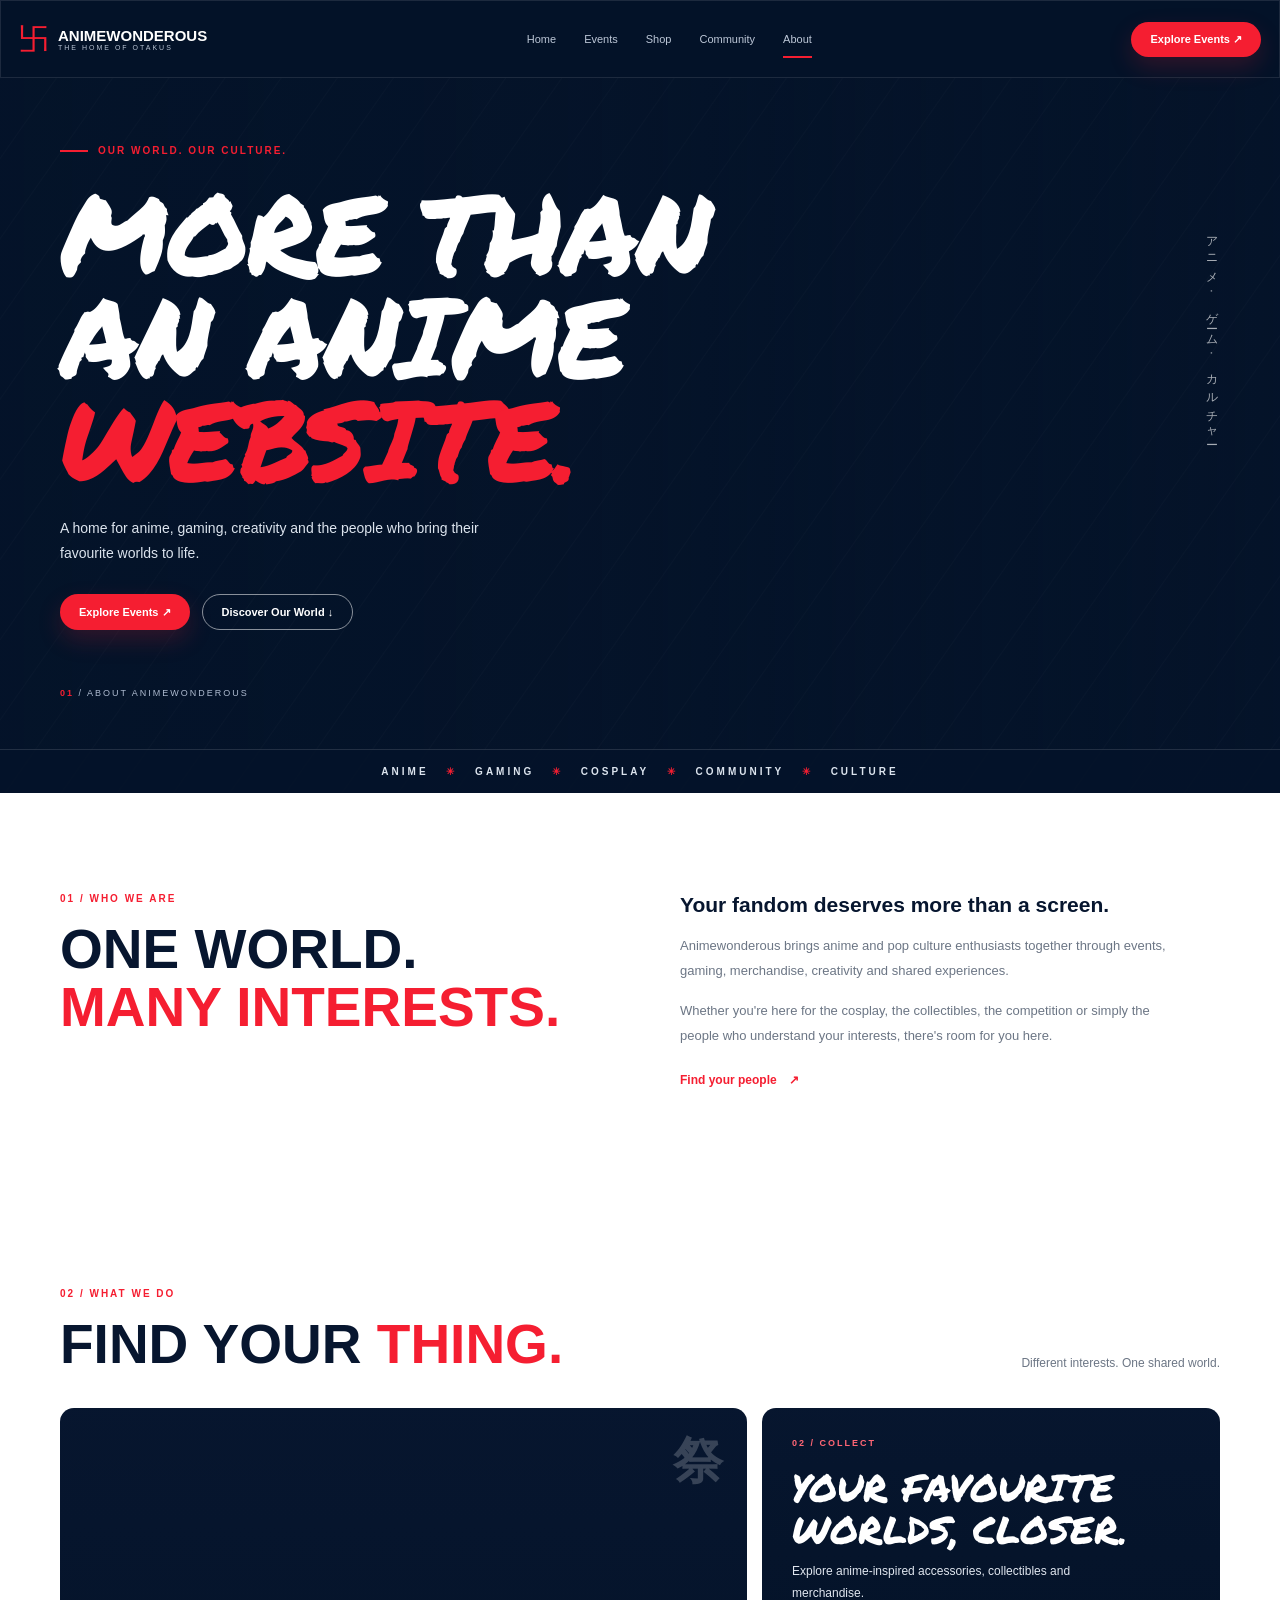
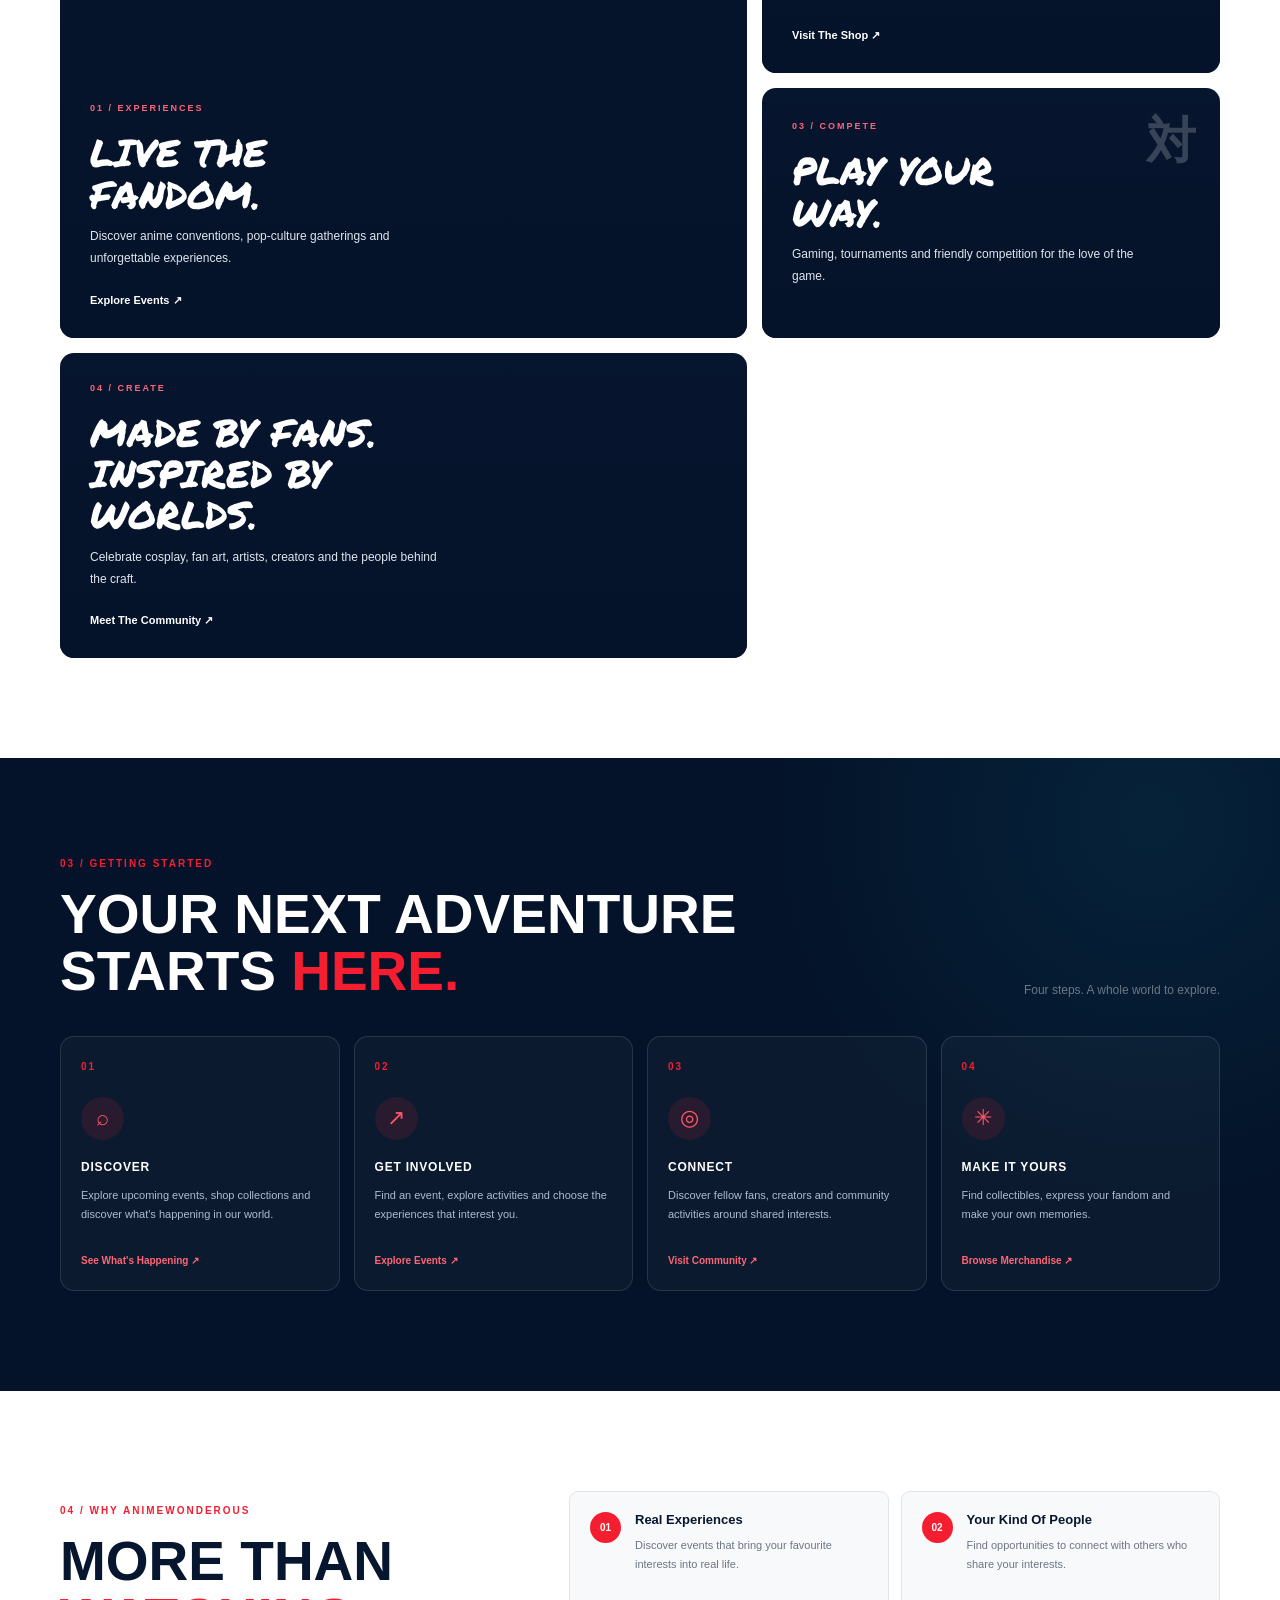
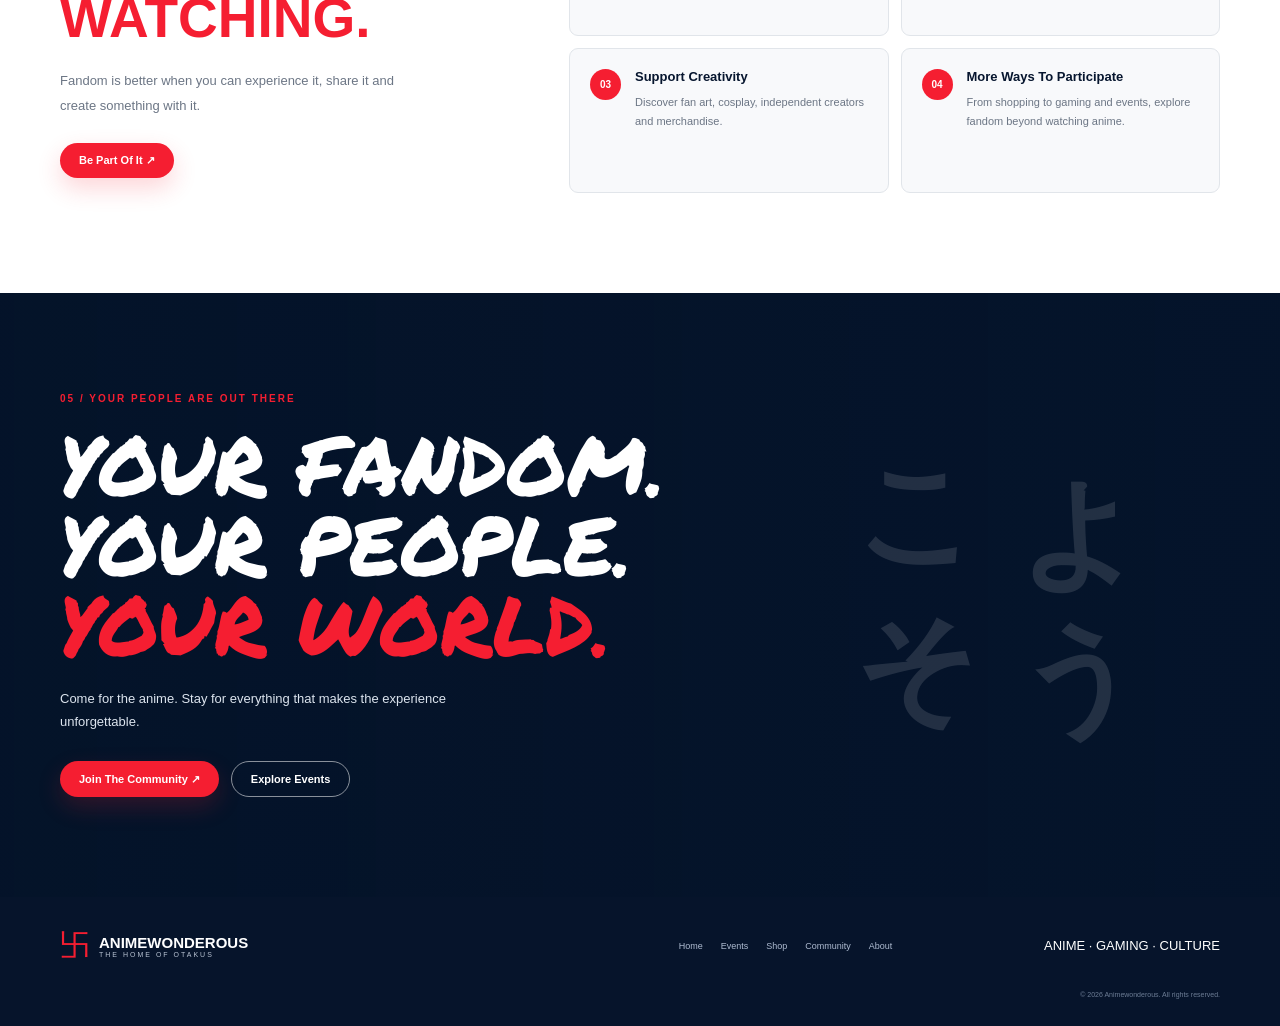
==== commit ea198146: "Fixed header by adding forgotten scripts" ====
--- a/about.html
+++ b/about.html
@@ -446,33 +446,6 @@
         </div>
     </footer>
 
-
-    <script>
-        const menuButton = document.getElementById("menu-button");
-        const navigation = document.getElementById("main-navigation");
-
-        if (menuButton && navigation) {
-            menuButton.addEventListener("click", () => {
-                const isOpen = navigation.classList.toggle("show");
-
-                menuButton.classList.toggle("active", isOpen);
-                menuButton.setAttribute("aria-expanded", String(isOpen));
-                menuButton.setAttribute(
-                    "aria-label",
-                    isOpen ? "Close navigation menu" : "Open navigation menu"
-                );
-            });
-
-            navigation.querySelectorAll("a").forEach(link => {
-                link.addEventListener("click", () => {
-                    navigation.classList.remove("show");
-                    menuButton.classList.remove("active");
-                    menuButton.setAttribute("aria-expanded", "false");
-                    menuButton.setAttribute("aria-label", "Open navigation menu");
-                });
-            });
-        }
-    </script>
-
+    <script src="index.js"></script>
 </body>
 </html>
--- a/general.css
+++ b/general.css
@@ -79,10 +79,8 @@
 body {
     min-height: 100vh;
     overflow-x: hidden;
-
     background: var(--color-white);
     color: var(--color-ink);
-
     font-family: Arial, Helvetica, sans-serif;
 }
 
@@ -165,24 +163,36 @@
 
 .header {
     position: fixed;
-    z-index: 20;
+    top: 0;
+    left: 0;
+    z-index: 1100;
+
     display: flex;
     align-items: center;
     gap: 28px;
+
     width: 100%;
     padding: 9px 18px;
+
     border: 1px solid rgb(255 255 255 / 10%);
-    border-radius: var(--radius-md);
     background: rgb(4 19 41 / 94%);
     backdrop-filter: blur(15px);
+
     color: var(--color-white);
-}
+    transition: transform .3s ease;
+}
+
+/* Hide header when scrolling down */
+.header.hide-header {
+    transform: translateY(-104%);
+}  
 
 .brand {
     display: flex;
     align-items: center;
     gap: 9px;
     min-width: max-content;
+    text-decoration: none;
 }
 
 .mark {
@@ -204,9 +214,7 @@
 
 .brand small {
     display: block;
-
     color: #b9c4d4;
-
     font-size: 7px;
     letter-spacing: 2px;
 }
@@ -214,32 +222,27 @@
 .nav {
     display: flex;
     gap: 28px;
+    align-items: center;
     margin: auto;
 }
 
 .nav a {
     position: relative;
-
     padding: 23px 0;
-
     color: #bdc8d8;
-
     font-size: 11px;
 }
 
 .nav a.active::after {
     content: "";
-
     position: absolute;
     right: 0;
     bottom: 10px;
     left: 0;
-
     height: 2px;
-
     background: var(--color-red);
 }
-
+/* DESKTOP ACTIONS */
 .actions {
     display: flex;
     align-items: center;
@@ -258,6 +261,7 @@
     display: none;
     border: 0;
     margin-left: auto;
+    justify-content: center;
     background: transparent;
     color: var(--color-light);
     cursor: pointer;
@@ -304,7 +308,6 @@
 .btn.red {
     background: var(--color-red);
     color: var(--color-white);
-
     box-shadow: var(--shadow-red);
 }
 
@@ -399,19 +402,13 @@
     z-index: 50;
     right: 18px;
     bottom: 18px;
-
     padding: 13px 17px;
-
     border-radius: var(--radius-md);
-
     background: var(--color-navy);
     color: var(--color-white);
-
     font-size: 10px;
-
     opacity: 0;
     transform: translateY(12px);
-
     transition:
         opacity var(--transition-fast),
         transform var(--transition-fast);
@@ -426,11 +423,8 @@
    17. TABLET
 ========================================================= */
 
+/* MOBILE NAVIGATION */
 @media (max-width: 900px) {
-    .header {
-        gap: 12px;
-        justify-self: center;
-    }
 
     .actions {
         display: none;
@@ -440,63 +434,96 @@
         display: flex;
         align-items: center;
         justify-content: center;
-        justify-self: center;
+        border: none;
+        background: transparent;
+        color: white;
         cursor: pointer;
+        z-index: 1102;
     }
 
     .nav {
-        position: absolute;
-        top: calc(100% + 10px);
-        right: 0;
-        left: 0;
+        position: fixed;
+        inset: 0;
+        z-index: 1101;
 
         display: flex;
         flex-direction: column;
         align-items: stretch;
-        gap: 4px;
-        margin: 0;
-        padding: 12px;
+        justify-content: flex-start;
+        gap: 12px;
+
+        width: 100%;
+        height: 100dvh;
+        padding: 110px 25px 35px;
 
         background: rgb(4 19 41 / 98%);
-        border: 1px solid var(--color-border);
-        border-radius: var(--radius-md);
-        box-shadow: 0 12px 30px rgb(0 0 0 / 25%);
-
-        opacity: 0;
-        visibility: hidden;
-        pointer-events: none;
-        transform: translateY(-8px);
-
-        transition:
-            opacity .2s ease,
-            transform .2s ease,
-            visibility .2s ease;
-    }
-
-    .nav.show {
+
+        border: none;
+        border-radius: 0;
+
         opacity: 1;
         visibility: visible;
+        pointer-events: none;
+
+        clip-path: circle(0% at calc(100% - 35px) 35px);
+
+        transition:
+            clip-path .55s cubic-bezier(.77, 0, .18, 1),
+            visibility .55s ease;
+
+        overflow-y: auto;
+    }
+
+    .nav.show {
         pointer-events: auto;
-        transform: translateY(0);
+        clip-path: circle(150% at calc(100% - 35px) 35px);
     }
 
     .nav a {
         display: block;
-        padding: 12px;
-        white-space: normal;
-    }
-
-    .nav a.active::after {
-        display: none;
+        width: 100%;
+        padding: 15px 12px;
+
+        color: var(--text-light);
+        text-decoration: none;
+        font-size: 1.8rem;
+
+        border-bottom: 1px solid rgb(255 255 255 / 8%);
+    }
+
+    .nav a:hover,
+    .nav a.active {
+        background: rgb(245 30 49 / 12%);
+        color: var(--color-red);
     }
 }
 
 @media (max-width: 480px) {
-    .header {
-        width: calc(100% - 20px);
-        min-height: 58px;
-        padding-inline: 10px;
-    }
+    .brand {
+        gap: 6px;
+    }
+
+    .brand strong {
+        font-size: 12px;
+    }
+
+    .brand small {
+        font-size: 6px;
+        letter-spacing: 1px;
+    }
+
+    .mark {
+        font-size: 25px;
+    }
+}
+
+@media (prefers-reduced-motion: reduce) {
+    .nav {
+        transition: none;
+    }
+}
+
+@media (max-width: 480px) {
 
     .brand {
         gap: 6px;
@@ -609,11 +636,6 @@
         font-size: 65%;
     }
 
-    .header {
-        top: 7px;
-        width: calc(100% - 14px);
-        height: 56px;
-    }
     .actions {
         display: none;
     }
@@ -664,4 +686,9 @@
     .copyright {
         text-align: left;
     }
+}
+
+/* Prevent background scrolling when mobile menu is open */
+body.menu-open {
+    overflow: hidden;
 }
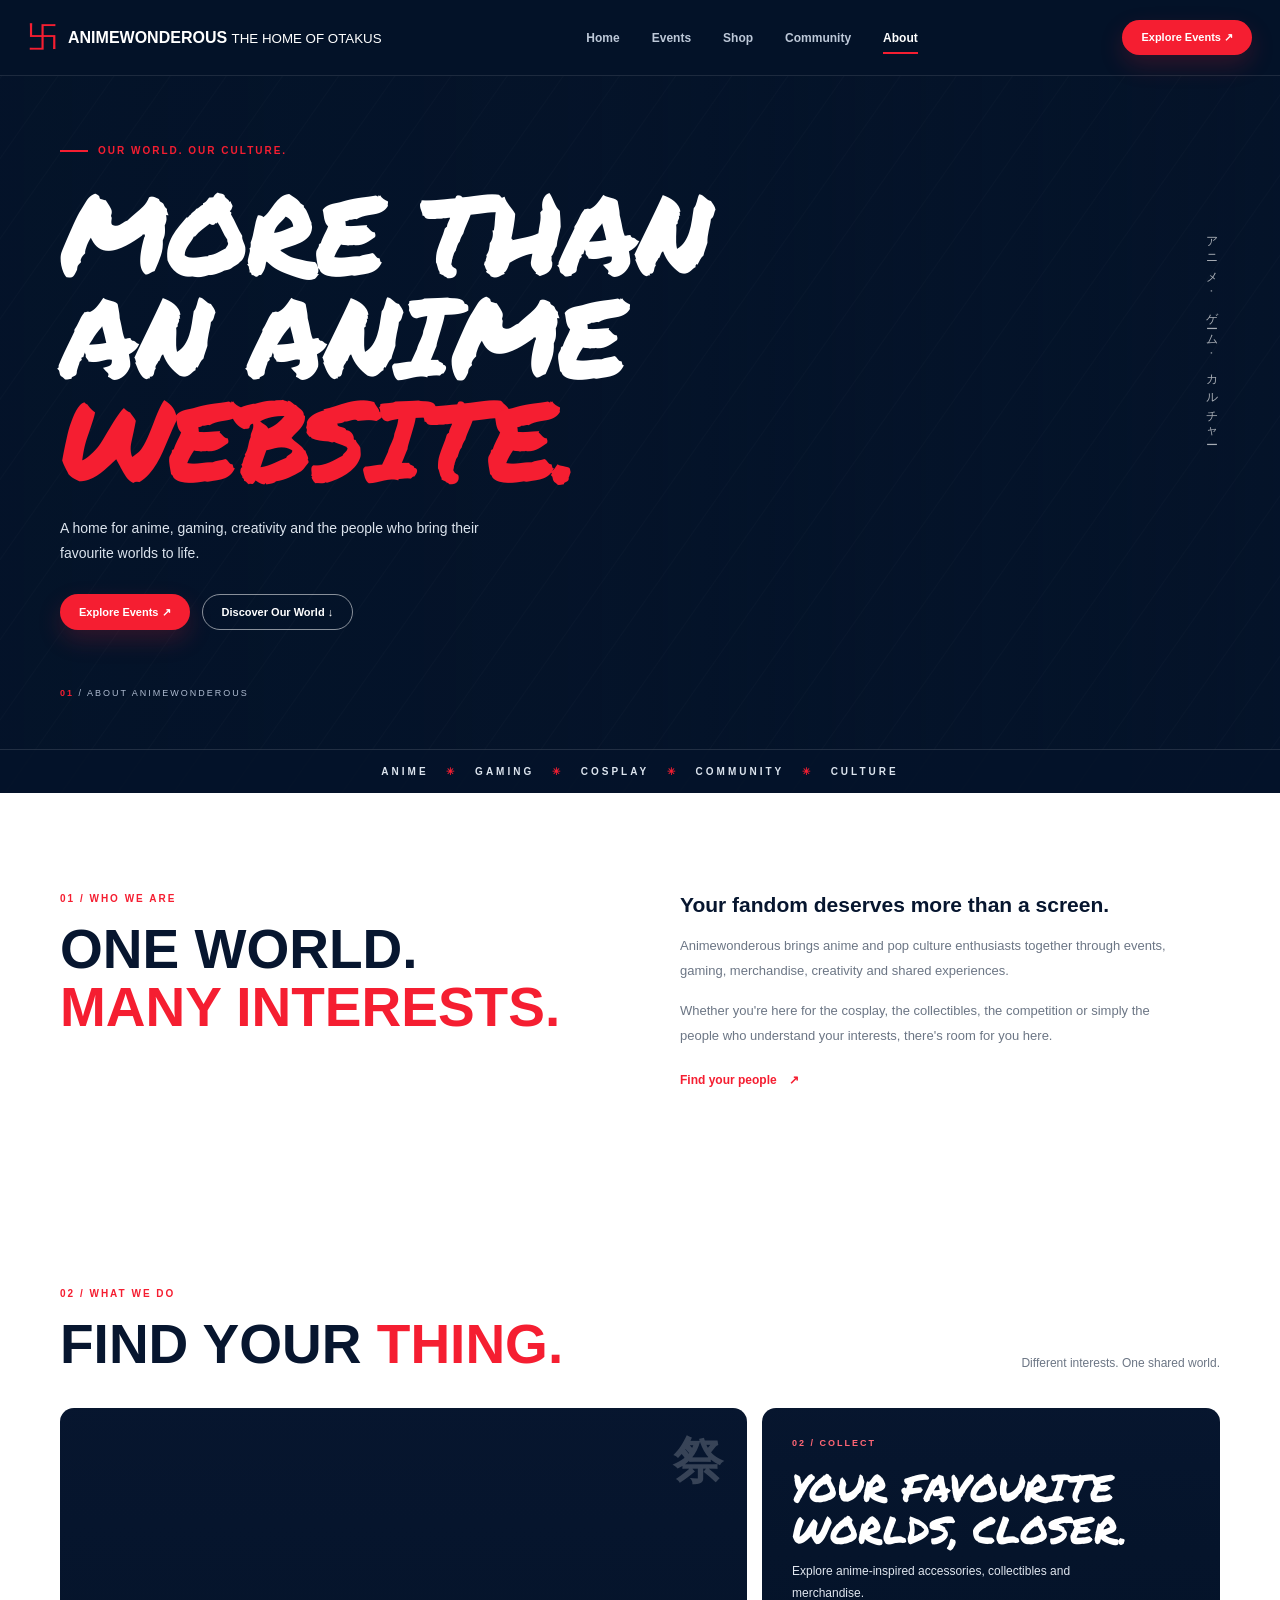
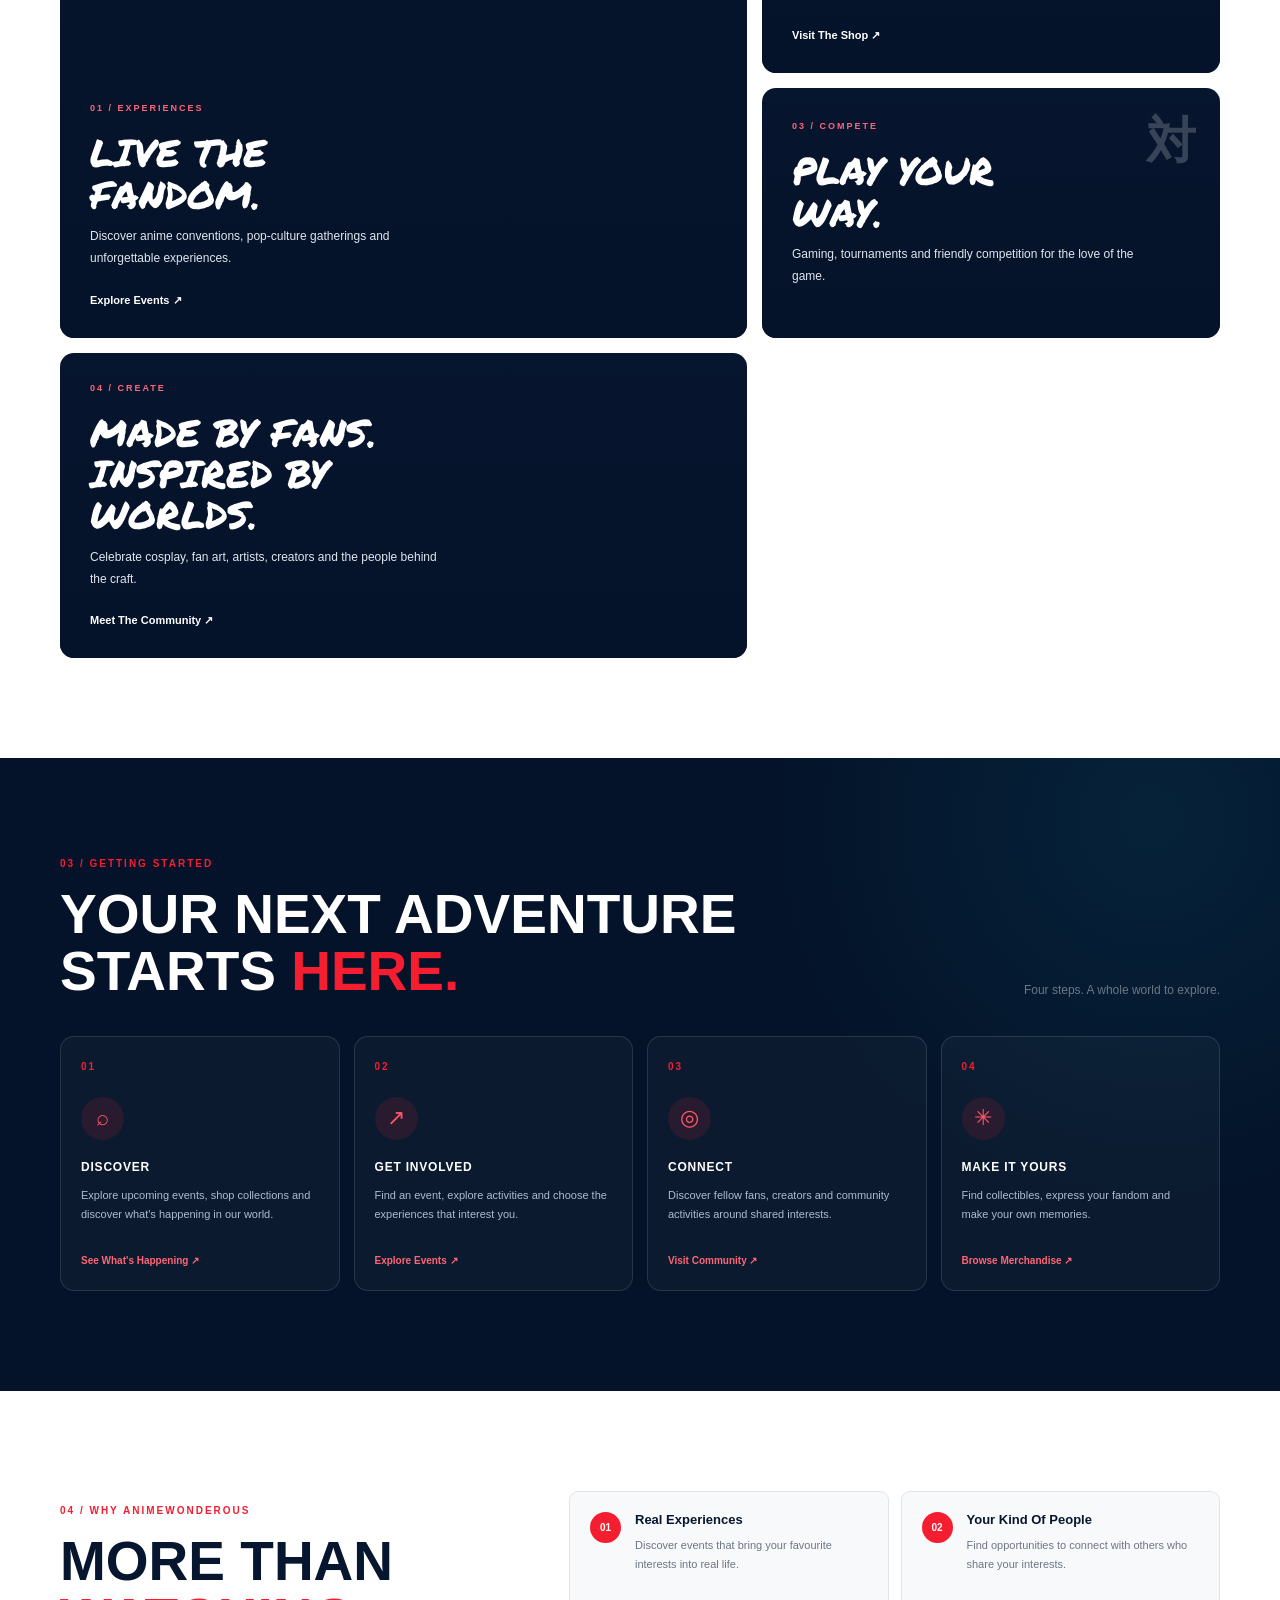
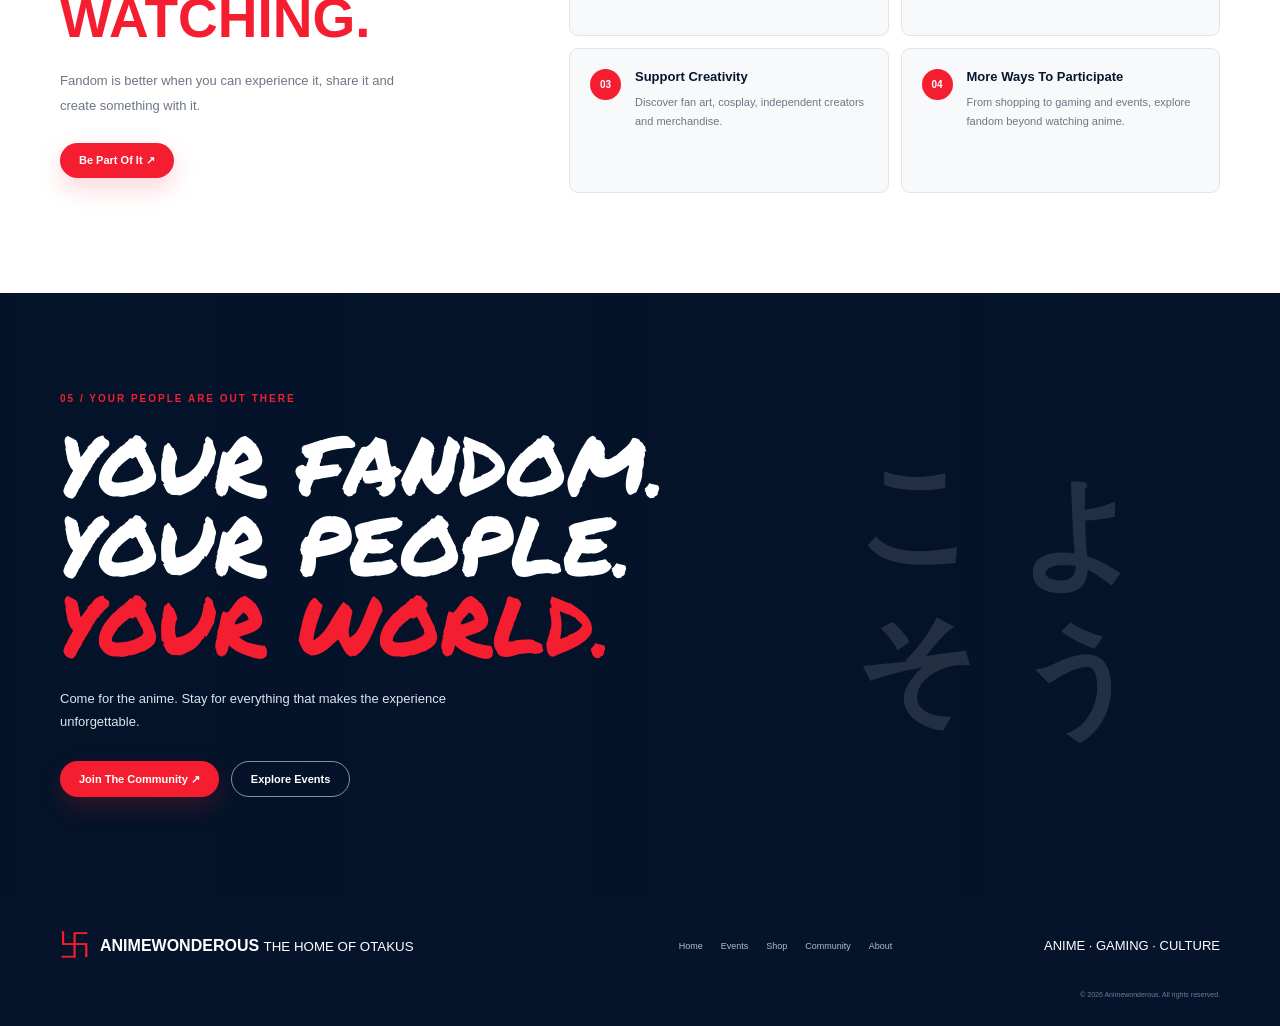
==== commit 89f35807: "new header" ====
--- a/about.html
+++ b/about.html
@@ -9,9 +9,31 @@
 
     <link rel="stylesheet" href="general.css">
     <link rel="stylesheet" href="CSS/about.css">
+
+    <script src="JS/loader.js" defer></script>
 </head>
 
 <body>
+    <div class="page-loader" id="page-loader" aria-hidden="false">
+        <div class="loader-content">
+            <div class="loader-logo">
+                <span class="mark">✦</span>
+            </div>
+
+            <div class="loader-brand">
+                <strong>ANIMEWONDEROUS</strong>
+                <small>THE HOME OF OTAKUS</small>
+            </div>
+
+            <div class="loader-progress">
+                <span></span>
+            </div>
+
+            <small class="loader-message">
+                PREPARING YOUR EXPERIENCE...
+            </small>
+        </div>
+    </div>
 
     <!-- HEADER -->
     <header class="header">
@@ -447,5 +469,6 @@
     </footer>
 
     <script src="index.js"></script>
+    <script src="JS/header.js" defer></script>
 </body>
 </html>
--- a/general.css
+++ b/general.css
@@ -131,7 +131,6 @@
     letter-spacing: 1.6px;
 }
 
-
 /* =========================================================
    4. TYPOGRAPHY
 ========================================================= */
@@ -159,98 +158,316 @@
 
 /* =========================================================
    5. HEADER
+==
+/* =========================================================
+   ANIMEWONDEROUS — HEADER
 ========================================================= */
 
 .header {
     position: fixed;
     top: 0;
     left: 0;
-    z-index: 1100;
+    z-index: 1200;
 
     display: flex;
     align-items: center;
-    gap: 28px;
+    gap: 30px;
 
     width: 100%;
-    padding: 9px 18px;
-
-    border: 1px solid rgb(255 255 255 / 10%);
-    background: rgb(4 19 41 / 94%);
+    min-height: 76px;
+    padding: 10px 28px;
+    box-sizing: border-box;
+
+    background: rgb(4 19 41 / 96%);
+    border-bottom: 1px solid rgb(255 255 255 / 10%);
     backdrop-filter: blur(15px);
 
-    color: var(--color-white);
+    color: var(--color-white, #fff);
+
     transition: transform .3s ease;
 }
 
-/* Hide header when scrolling down */
 .header.hide-header {
-    transform: translateY(-104%);
-}  
+    transform: translateY(-110%);
+}
+
+
+/* BRAND */
 
 .brand {
     display: flex;
     align-items: center;
-    gap: 9px;
+    gap: 10px;
+
+    flex-shrink: 0;
     min-width: max-content;
+
+    color: white;
     text-decoration: none;
 }
 
 .mark {
-    color: var(--color-red);
+    color: var(--color-red, #f51e31);
     font-size: 30px;
 }
 
-.brand strong {
+.brand-text strong {
     display: block;
-
-    font-family:
-        "Arial Narrow",
-        Impact,
-        Haettenschweiler,
-        sans-serif;
-
+    font-family: "Arial Narrow", Impact, sans-serif;
     font-size: 15px;
-}
-
-.brand small {
+    letter-spacing: .5px;
+}
+
+.brand-text small {
     display: block;
+    margin-top: 3px;
     color: #b9c4d4;
     font-size: 7px;
     letter-spacing: 2px;
 }
 
+
+/* DESKTOP MENU PANEL */
+
+.mobile-menu-panel {
+    display: contents;
+}
+
+
+/* NAVIGATION */
+
 .nav {
     display: flex;
-    gap: 28px;
     align-items: center;
-    margin: auto;
+    justify-content: center;
+    gap: clamp(16px, 2.5vw, 32px);
+
+    margin: 0 auto;
 }
 
 .nav a {
     position: relative;
-    padding: 23px 0;
+    padding: 12px 0;
+
     color: #bdc8d8;
-    font-size: 11px;
+    font-size: 12px;
+    font-weight: 600;
+    text-decoration: none;
+
+    transition: color .2s ease;
+}
+
+.nav a:hover,
+.nav a.active {
+    color: white;
 }
 
 .nav a.active::after {
     content: "";
     position: absolute;
-    right: 0;
-    bottom: 10px;
+    bottom: 3px;
     left: 0;
+
+    width: 100%;
     height: 2px;
-    background: var(--color-red);
-}
-/* DESKTOP ACTIONS */
+
+    background: var(--color-red, #f51e31);
+}
+
+
+/* ACTIONS */
+
 .actions {
     display: flex;
     align-items: center;
-    gap: 12px;
-}
-
-.icon {
-    color: var(--color-white);
+    justify-content: flex-end;
+    gap: 16px;
+
+    flex-shrink: 0;
+}
+
+.header-cart,
+.header-account,
+.search-toggle,
+.search-close {
+    display: grid;
+    place-items: center;
+
+    width: 40px;
+    height: 40px;
+
+    border: none;
+    background: transparent;
+    color: white;
+
+    cursor: pointer;
+    text-decoration: none;
+}
+
+.header-cart,
+.header-account {
+    position: relative;
+}
+
+.header-cart svg,
+.header-account svg,
+.search-toggle svg {
+    width: 22px;
+    height: 22px;
+}
+
+.cart-count {
+    position: absolute;
+    top: -2px;
+    right: -5px;
+
+    display: grid;
+    place-items: center;
+
+    min-width: 17px;
+    height: 17px;
+    padding: 0 3px;
+    box-sizing: border-box;
+
+    border-radius: 50%;
+    background: var(--color-red, #f51e31);
+
+    color: white;
+    font-size: 10px;
+    font-weight: 700;
+}
+
+
+/* TICKET BUTTON */
+
+.header-ticket {
+    display: inline-flex;
+    align-items: center;
+    justify-content: center;
+    gap: 8px;
+
+    min-height: 42px;
+    padding: 0 17px;
+
+    white-space: nowrap;
+    text-decoration: none;
+}
+
+
+/* SEARCH */
+
+.search-box {
+    display: flex;
+    align-items: center;
+    position: relative;
+}
+
+.search-box input {
+    width: 0;
+    min-width: 0;
+    padding: 0;
+
+    opacity: 0;
+    visibility: hidden;
+
+    border: none;
+    outline: none;
+    background: transparent;
+
+    color: white;
+    font: inherit;
+
+    transition:
+        width .35s ease,
+        opacity .25s ease,
+        padding .35s ease;
+}
+
+.search-box input::placeholder {
+    color: #8998af;
+}
+
+.search-close {
+    display: none;
+    font-size: 28px;
+}
+
+
+/* EXPANDED SEARCH MODE */
+
+.header.search-open .nav {
+    display: none;
+}
+
+.header.search-open .header-cart,
+.header.search-open .header-account,
+.header.search-open .header-ticket {
+    display: none;
+}
+
+.header.search-open .mobile-menu-panel {
+    display: contents;
+}
+
+.header.search-open .actions {
+    flex: 1;
+    min-width: 0;
+}
+
+.header.search-open .search-box {
+    flex: 1;
+    width: 100%;
+}
+
+.header.search-open .search-box input {
+    flex: 1;
+    width: 100%;
+    padding: 12px 15px;
+
+    opacity: 1;
+    visibility: visible;
+
+    border: 1px solid rgb(255 255 255 / 15%);
+    border-radius: 8px;
+    background: rgb(255 255 255 / 5%);
+}
+
+.header.search-open .search-close {
+    display: grid;
+}
+
+
+/* HAMBURGER */
+
+.menu {
+    display: none;
+
+    width: 42px;
+    height: 42px;
+    padding: 7px;
+
+    border: none;
+    background: transparent;
+    color: white;
+
+    cursor: pointer;
+}
+
+.menu svg {
+    width: 27px;
+    height: 27px;
+}
+
+.menu .icon-close {
+    display: none;
+}
+
+.menu.active .icon-hamburger {
+    display: none;
+}
+
+.menu.active .icon-close {
+    display: block;
 }
 
 /* =========================================
@@ -284,6 +501,69 @@
 
 .menu.active .icon-close {
   display: block;
+}
+
+.mobile-search-wrapper {
+    display: flex;
+    position: relative;
+    align-items: center;
+    gap: 12px;
+    width: 100%;
+    min-height: 58px;
+    padding: 0 16px;
+    border: 1px solid rgb(255 255 255 / 15%);
+    border-radius: 14px;
+    background: rgb(255 255 255 / 4%);
+}
+
+.mobile-search-input {
+    flex: 1;
+    min-width: 0;
+    border: none;
+    outline: none;
+    background: transparent;
+    color: white;
+    font: inherit;
+    display: none;
+}
+
+.mobile-search-input::placeholder {
+    color: #8998af;
+}
+
+.account-icon {
+    display: grid;
+    place-items: center;
+    width: 48px;
+    height: 48px;
+    border-radius: 50%;
+    background: rgb(255 255 255 / 8%);
+}
+
+.account-icon svg {
+    width: 25px;
+    height: 25px;
+}
+
+.account-info {
+    display: flex;
+    flex-direction: column;
+    gap: 5px;
+}
+
+.account-info strong {
+    font-size: 17px;
+}
+
+.account-info small {
+    color: #aab8cc;
+    font-size: 12px;
+}
+
+.account-arrow {
+    margin-left: auto;
+    font-size: 28px;
+    color: #aab8cc;
 }
 
 /* =========================================================
@@ -420,87 +700,245 @@
 }
 
 /* =========================================================
-   17. TABLET
-========================================================= */
-
-/* MOBILE NAVIGATION */
+   TABLET & MOBILE
+========================================================= */
 @media (max-width: 900px) {
 
+    .header {
+        min-height: 68px;
+        padding: 9px 18px;
+        gap: 12px;
+    }
+
+    .brand {
+        position: relative;
+        z-index: 1203;
+    }
+
+    .menu {
+        display: grid;
+        place-items: center;
+
+        position: relative;
+        z-index: 1203;
+
+        margin-left: auto;
+    }
+
+
+    /* MOBILE FULLSCREEN PANEL */
+
+    .mobile-menu-panel {
+        position: fixed;
+        inset: 0;
+        z-index: 1201;
+
+        display: flex;
+        flex-direction: column;
+        align-items: stretch;
+        gap: 28px;
+
+        width: 100%;
+        height: 100vh;
+        height: 100dvh;
+
+        padding: 105px 25px 28px;
+        box-sizing: border-box;
+
+        overflow-y: auto;
+        overscroll-behavior: contain;
+
+        background: #041329;
+
+        opacity: 0;
+        visibility: hidden;
+        pointer-events: none;
+
+        transform: translateY(-10px);
+
+        transition:
+            opacity .3s ease,
+            transform .3s ease,
+            visibility .3s ease;
+    }
+
+    .header.menu-open .mobile-menu-panel {
+        opacity: 1;
+        visibility: visible;
+        pointer-events: auto;
+        transform: translateY(0);
+    }
+
+
+    /* MOBILE NAV LINKS */
+
+    .nav {
+        display: flex;
+        flex-direction: column;
+        align-items: stretch;
+        gap: 0;
+
+        width: 100%;
+        margin: 0;
+    }
+
+    .nav a {
+        display: block;
+        width: 100%;
+        padding: 17px 5px;
+
+        border-bottom: 1px solid rgb(255 255 255 / 9%);
+
+        font-size: 22px;
+        font-weight: 700;
+    }
+
+    .nav a.active::after {
+        display: none;
+    }
+
+
+    /* MOBILE ACTIONS */
+
     .actions {
-        display: none;
-    }
-
-    .menu {
+        display: flex;
+        flex-direction: column;
+        align-items: stretch;
+        gap: 14px;
+
+        width: 100%;
+        margin-top: auto;
+    }
+
+
+    /* MOBILE SEARCH IS ALWAYS EXPANDED */
+
+    .search-box {
+        display: flex;
+        align-items: center;
+        width: 100%;
+        min-height: 56px;
+        padding: 0 12px;
+        box-sizing: border-box;
+
+        border: 1px solid rgb(255 255 255 / 15%);
+        border-radius: 12px;
+        background: rgb(255 255 255 / 4%);
+    }
+
+    .search-box input {
+        flex: 1;
+        width: auto;
+        min-width: 0;
+        padding: 10px 8px;
+
+        opacity: 1;
+        visibility: visible;
+    }
+
+    .search-close {
+        display: none !important;
+    }
+
+    .search-toggle {
+        flex-shrink: 0;
+        width: 38px;
+        height: 38px;
+    }
+
+
+    /* CART */
+
+    .header-cart {
+        display: flex;
+        align-items: center;
+        justify-content: flex-start;
+        gap: 12px;
+
+        width: 100%;
+        min-height: 54px;
+        padding: 0 12px;
+        box-sizing: border-box;
+
+        border: 1px solid rgb(255 255 255 / 15%);
+        border-radius: 12px;
+        background: rgb(255 255 255 / 4%);
+    }
+
+    .header-cart::after {
+        content: "Shopping Cart";
+        font-size: 14px;
+        font-weight: 600;
+    }
+
+    .cart-count {
+        position: static;
+        margin-left: auto;
+    }
+
+
+    /* ACCOUNT */
+
+    .header-account {
         display: flex;
         align-items: center;
         justify-content: center;
-        border: none;
-        background: transparent;
-        color: white;
-        cursor: pointer;
-        z-index: 1102;
-    }
-
-    .nav {
-        position: fixed;
-        inset: 0;
-        z-index: 1101;
-
+
+        width: 100%;
+        min-height: 54px;
+
+        border: 1px solid rgb(255 255 255 / 15%);
+        border-radius: 12px;
+        background: rgb(255 255 255 / 4%);
+    }
+
+    .header-account::after {
+        content: "My Account";
+        margin-left: 12px;
+        font-size: 14px;
+        font-weight: 600;
+    }
+
+
+    /* TICKET BUTTON */
+
+    .header-ticket {
         display: flex;
-        flex-direction: column;
-        align-items: stretch;
-        justify-content: flex-start;
-        gap: 12px;
-
         width: 100%;
-        height: 100dvh;
-        padding: 110px 25px 35px;
-
-        background: rgb(4 19 41 / 98%);
-
-        border: none;
-        border-radius: 0;
-
-        opacity: 1;
-        visibility: visible;
-        pointer-events: none;
-
-        clip-path: circle(0% at calc(100% - 35px) 35px);
-
-        transition:
-            clip-path .55s cubic-bezier(.77, 0, .18, 1),
-            visibility .55s ease;
-
-        overflow-y: auto;
-    }
-
-    .nav.show {
-        pointer-events: auto;
-        clip-path: circle(150% at calc(100% - 35px) 35px);
-    }
-
-    .nav a {
-        display: block;
-        width: 100%;
-        padding: 15px 12px;
-
-        color: var(--text-light);
-        text-decoration: none;
-        font-size: 1.8rem;
-
-        border-bottom: 1px solid rgb(255 255 255 / 8%);
-    }
-
-    .nav a:hover,
-    .nav a.active {
-        background: rgb(245 30 49 / 12%);
-        color: var(--color-red);
-    }
-}
+        min-height: 56px;
+        box-sizing: border-box;
+    }
+
+
+    /* SEARCH EXPANDED MODE DOES NOT AFFECT MOBILE PANEL */
+
+    .header.search-open .nav {
+        display: flex;
+    }
+
+    .header.search-open .header-cart,
+    .header.search-open .header-account,
+    .header.search-open .header-ticket {
+        display: flex;
+    }
+
+    .header.search-open .actions {
+        flex: initial;
+    }
+}
+
+/* =========================================================
+   SMALL MOBILE
+========================================================= */
 
 @media (max-width: 480px) {
+
+    .header {
+        padding: 9px 13px;
+    }
+
     .brand {
-        gap: 6px;
+        gap: 7px;
     }
 
     .brand strong {
@@ -515,180 +953,38 @@
     .mark {
         font-size: 25px;
     }
-}
+
+    .mobile-menu-panel {
+        padding: 95px 20px 22px;
+        gap: 20px;
+    }
+
+    .nav a {
+        padding: 15px 5px;
+        font-size: 20px;
+    }
+}
+
+
+/* =========================================================
+   REDUCED MOTION
+========================================================= */
 
 @media (prefers-reduced-motion: reduce) {
-    .nav {
-        transition: none;
-    }
-}
-
-@media (max-width: 480px) {
-
-    .brand {
-        gap: 6px;
-    }
-
-    .brand strong {
-        font-size: 12px;
-    }
-
-    .brand small {
-        font-size: 6px;
-        letter-spacing: 1px;
-    }
-
-    .mark {
-        font-size: 25px;
-    }
-}
-
-/* Mobile */
-@media (max-width: 768px) {
-
-    .actions {
-        display: none;
-    }
-
-    .menu {
-        display: flex;
-        align-items: center;
-        justify-content: center;
-        border: none;
-        background: transparent;
-        color: white;
-        cursor: pointer;
-        z-index: 1100;
-    }
-
-    .nav {
-        position: absolute;
-        top: calc(100% + 0.75rem);
-        right: 1rem;
-        left: 1rem;
-
-        display: flex;
-        flex-direction: column;
-        gap: 0.25rem;
-
-        padding: 0.75rem;
-
-        background: rgba(7, 22, 47, 0.97);
-        border: 1px solid var(--border);
-        border-radius: var(--radius-md);
-
-        box-shadow: var(--shadow-lg);
-
-        opacity: 0;
-        visibility: hidden;
-        transform: translateY(-10px);
-        pointer-events: none;
-
-        transition:
-            opacity 0.25s ease,
-            transform 0.25s ease,
-            visibility 0.25s ease;
-
-        z-index: 1000;
-    }
-
-
-    /* Open state */
-    .nav.show {
-        display: flex;
-        opacity: 1;
-        visibility: visible;
-        transform: translateY(0);
-        pointer-events: auto;
-    }
-
-
-    .nav a {
-        width: 100%;
-        padding: 0.9rem 1rem;
-
-        border-radius: var(--radius-sm);
-
-        color: var(--text-light);
-        text-decoration: none;
-
-        transition:
-            background 0.2s ease,
-            color 0.2s ease;
-    }
-
-
-    .nav a:hover,
-    .nav a.active {
-        background: rgba(245, 30, 49, 0.12);
-        color: var(--color-red);
-    }
-
-}
-
-/* =========================================================
-   18. MOBILE
-========================================================= */
-
-@media (max-width: 650px) {
-    
-    html{
-        font-size: 65%;
-    }
-
-    .actions {
-        display: none;
-    }
-
-    .menu svg {
-        height: 24px;
-        width: 24px;
-    }
-
-    .hero {
-        height: 680px;
-    }
-
-    .hero-content {
-        width: calc(100% - 38px);
-        margin-top: 60px;
-    }
-
-    .jp {
-        display: none;
-    }
-
-    .hero h1 {
-        font-size: clamp(49px, 15vw, 78px);
-        letter-spacing: -2px;
-    }
-
-    .hero h1 .redword {
-        transform: translateX(15px);
-    }
-
-    .hero-buttons {
-        flex-wrap: wrap;
-    }
-
-    .inner {
-        width: calc(100% - 34px);
-    }
-    .footer-grid {
-        grid-template-columns: 1fr;
-    }
-
-    .links {
-        justify-content: flex-start;
-        flex-wrap: wrap;
-    }
-
-    .copyright {
-        text-align: left;
-    }
-}
-
-/* Prevent background scrolling when mobile menu is open */
-body.menu-open {
+
+    .header,
+    .mobile-menu-panel,
+    .search-box input {
+        transition: none !important;
+    }
+}
+
+/* Respect hidden attributes even when component styles specify display */
+.header [hidden] {
+    display: none !important;
+}
+
+/* Prevent background scrolling while mobile menu is open */
+body.menu-is-open {
     overflow: hidden;
-}+}
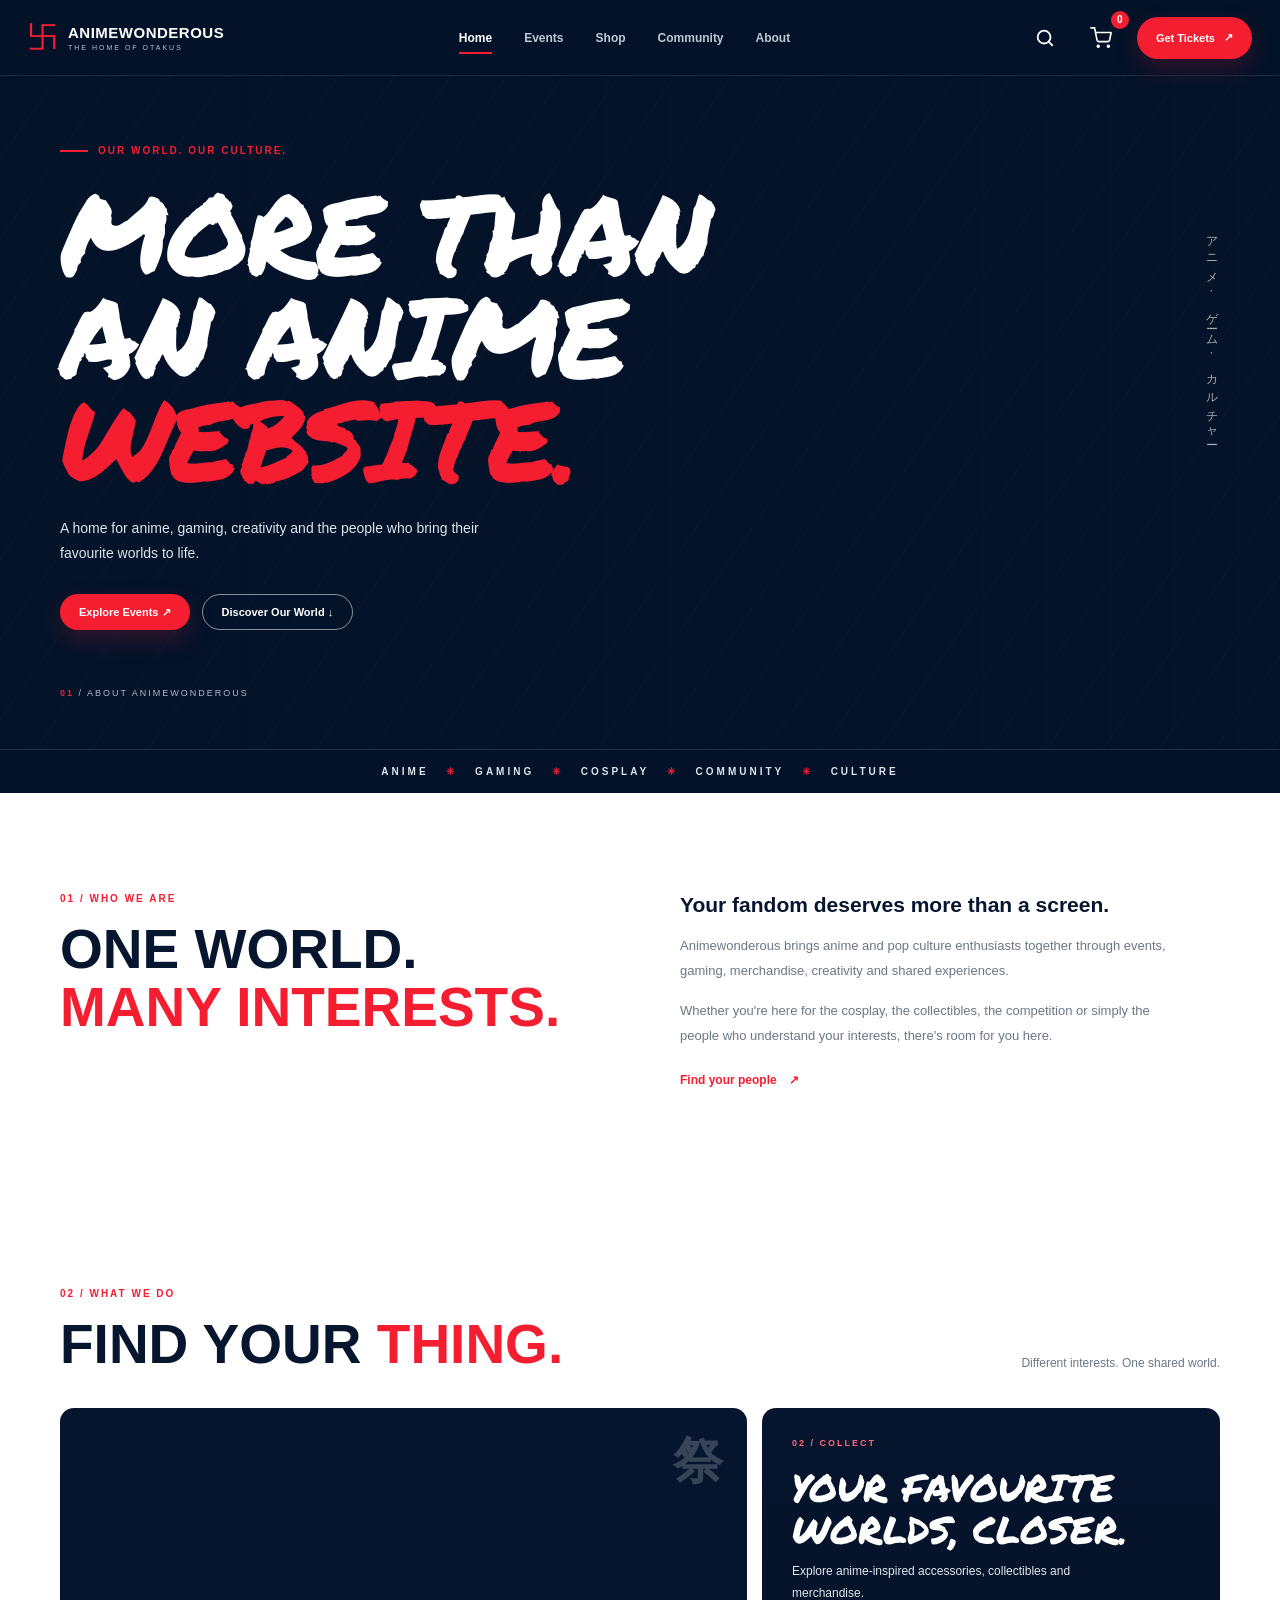
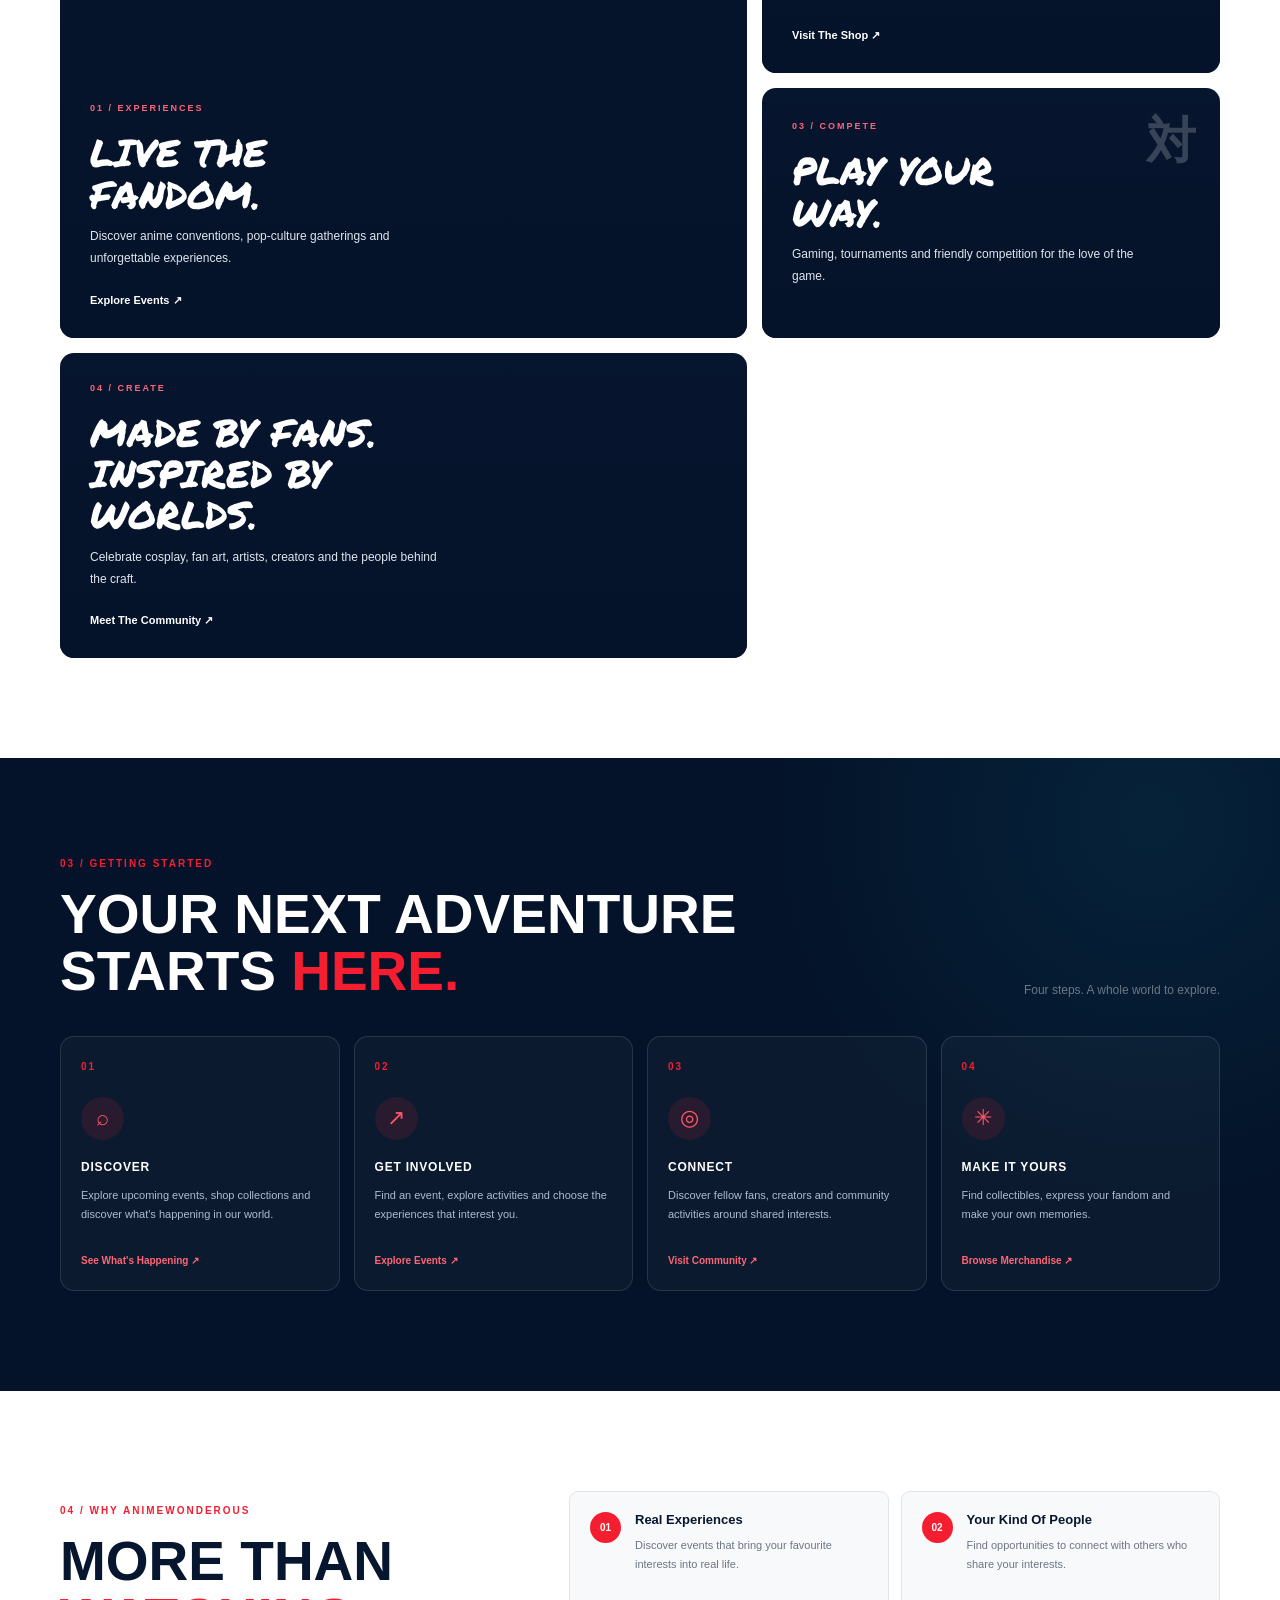
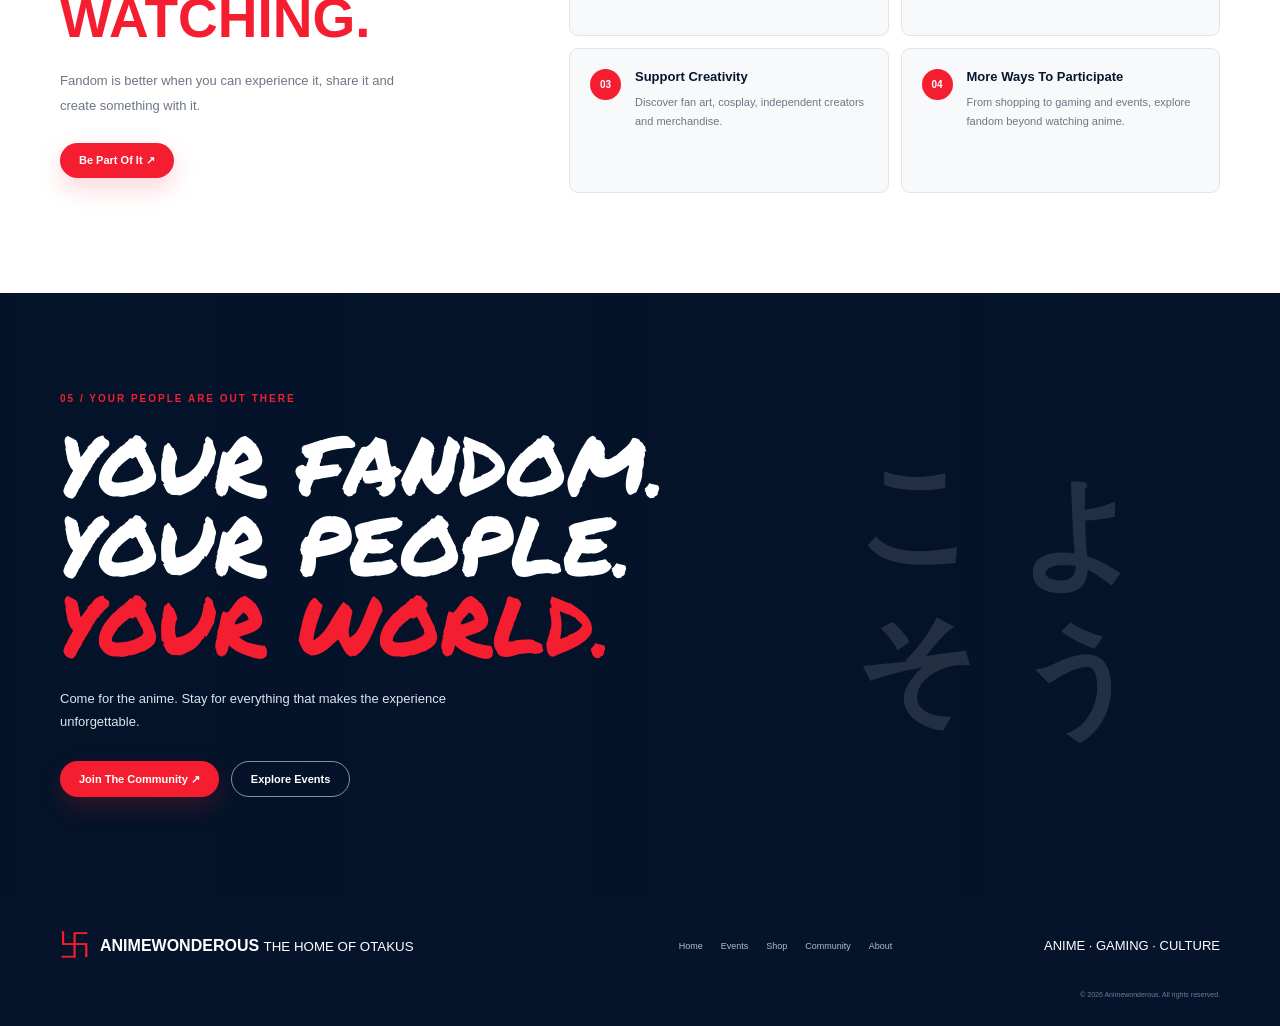
==== commit 29d8fbf0: "header links" ====
--- a/about.html
+++ b/about.html
@@ -36,39 +36,139 @@
     </div>
 
     <!-- HEADER -->
-    <header class="header">
+    <header class="header" id="site-header" data-authenticated="false" data-tickets-available="true" data-show-ticket-button="true">
+
+        <!-- BRAND -->
         <a class="brand" href="index.html">
             <span class="mark">卐</span>
-            <span>
+
+            <span class="brand-text">
                 <strong>ANIMEWONDEROUS</strong>
                 <small>THE HOME OF OTAKUS</small>
             </span>
         </a>
 
-        <nav class="nav" id="main-navigation">
-            <a href="index.html">Home</a>
-            <a href="event.html">Events</a>
-            <a href="shop.html">Shop</a>
-            <a href="community.html">Community</a>
-            <a class="active" href="about.html">About</a>
-        </nav>
-
-        <div class="actions">
-            <a class="btn red" href="event.html">Explore Events ↗</a>
+
+        <!-- MOBILE MENU PANEL -->
+        <div class="mobile-menu-panel" id="mobile-menu-panel">
+
+            <!-- MAIN NAVIGATION -->
+            <nav class="nav" id="main-navigation">
+                <a class="active" href="index.html">Home</a>
+                <a href="event.html">Events</a>
+                <a href="shop.html">Shop</a>
+                <a href="community.html">Community</a>
+                <a href="about.html">About</a>
+            </nav>
+
+
+            <!-- HEADER ACTIONS -->
+            <div class="actions" id="header-actions">
+
+                <!-- SEARCH -->
+                <form class="search-box" id="header-search" action="search.html" method="GET">
+
+                    <button
+                        type="button"
+                        class="search-toggle"
+                        id="search-toggle"
+                        aria-label="Open search"
+                        aria-expanded="false"
+                    >
+                        <svg class="search-icon" viewBox="0 0 24 24" fill="none"
+                            stroke="currentColor" stroke-width="2"
+                            stroke-linecap="round">
+                            <circle cx="11" cy="11" r="7"></circle>
+                            <path d="m20 20-4-4"></path>
+                        </svg>
+                    </button>
+
+                    <input
+                        type="search"
+                        name="q"
+                        id="header-search-input"
+                        placeholder="Search anime, events, merchandise..."
+                        aria-label="Search Animewonderous"
+                    >
+
+                    <button
+                        type="button"
+                        class="search-close"
+                        id="search-close"
+                        aria-label="Close search"
+                    >
+                        &times;
+                    </button>
+
+                </form>
+
+
+                <!-- CART -->
+                <a href="cart.html" class="header-cart" aria-label="Shopping cart">
+                    <svg viewBox="0 0 24 24" fill="none"
+                        stroke="currentColor" stroke-width="1.8"
+                        stroke-linecap="round" stroke-linejoin="round">
+                        <circle cx="9" cy="21" r="1"></circle>
+                        <circle cx="20" cy="21" r="1"></circle>
+                        <path d="M1 1h4l2.68 13.39a2 2 0 0 0 2 1.61h9.72a2 2 0 0 0 2-1.61L23 6H6"></path>
+                    </svg>
+                    <span class="cart-count" id="cart-count">0</span>
+                </a>
+
+
+                <!-- ACCOUNT ICON -->
+                <a
+                    href="account.html"
+                    class="header-account"
+                    id="header-account"
+                    aria-label="My account"
+                    hidden
+                >
+                    <svg viewBox="0 0 24 24" fill="none"
+                        stroke="currentColor" stroke-width="1.8"
+                        stroke-linecap="round" stroke-linejoin="round">
+                        <circle cx="12" cy="8" r="4"></circle>
+                        <path d="M4 21a8 8 0 0 1 16 0"></path>
+                    </svg>
+                </a>
+
+
+                <!-- TICKET BUTTON -->
+                <a
+                    href="ticket.html"
+                    class="btn red header-ticket"
+                    id="header-ticket"
+                >
+                    Get Tickets <span>↗</span>
+                </a>
+
+            </div>
         </div>
 
+
+        <!-- MOBILE MENU BUTTON -->
         <button
             class="menu"
+            id="menu-button"
             type="button"
             aria-label="Open navigation menu"
-            aria-controls="main-navigation"
+            aria-controls="mobile-menu-panel"
             aria-expanded="false"
-            id="menu-button"
         >
-            ☰
+            <svg class="icon-hamburger" viewBox="0 0 24 24"
+                fill="none" stroke="currentColor" stroke-width="2"
+                stroke-linecap="round">
+                <path d="M3 6h18M3 12h18M3 18h18"></path>
+            </svg>
+
+            <svg class="icon-close" viewBox="0 0 24 24"
+                fill="none" stroke="currentColor" stroke-width="2"
+                stroke-linecap="round">
+                <path d="m18 6-12 12M6 6l12 12"></path>
+            </svg>
         </button>
+
     </header>
-
 
     <main>
 
--- a/general.css
+++ b/general.css
@@ -988,3 +988,28 @@
 body.menu-is-open {
     overflow: hidden;
 }
+
+.cart-link {
+    position: relative;
+}
+
+.cart-count {
+    position: absolute;
+    top: -7px;
+    right: -8px;
+    min-width: 18px;
+    height: 18px;
+    padding: 0 4px;
+    border-radius: 50px;
+    background: #f51e31;
+    color: #fff;
+    font-size: 10px;
+    font-weight: 800;
+    display: flex;
+    align-items: center;
+    justify-content: center;
+}
+
+.cart-count[hidden] {
+    display: none;
+}
